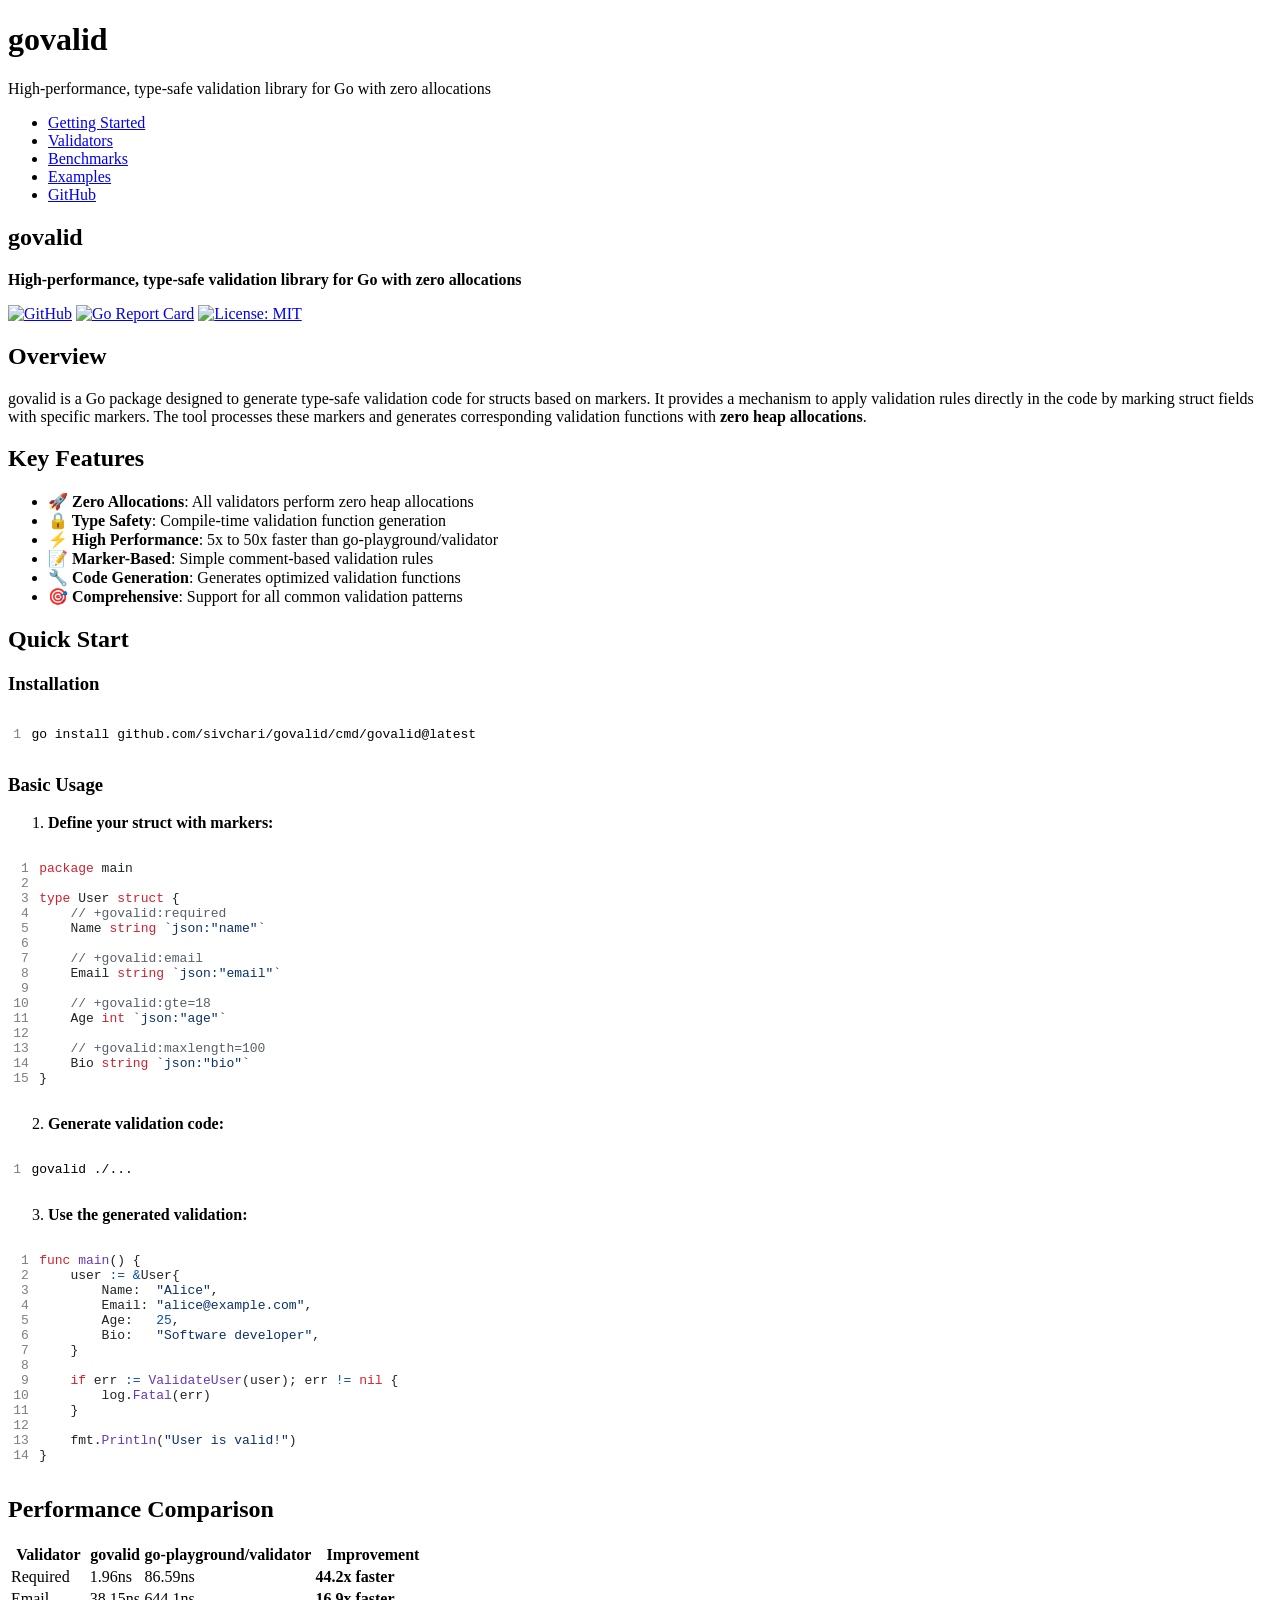
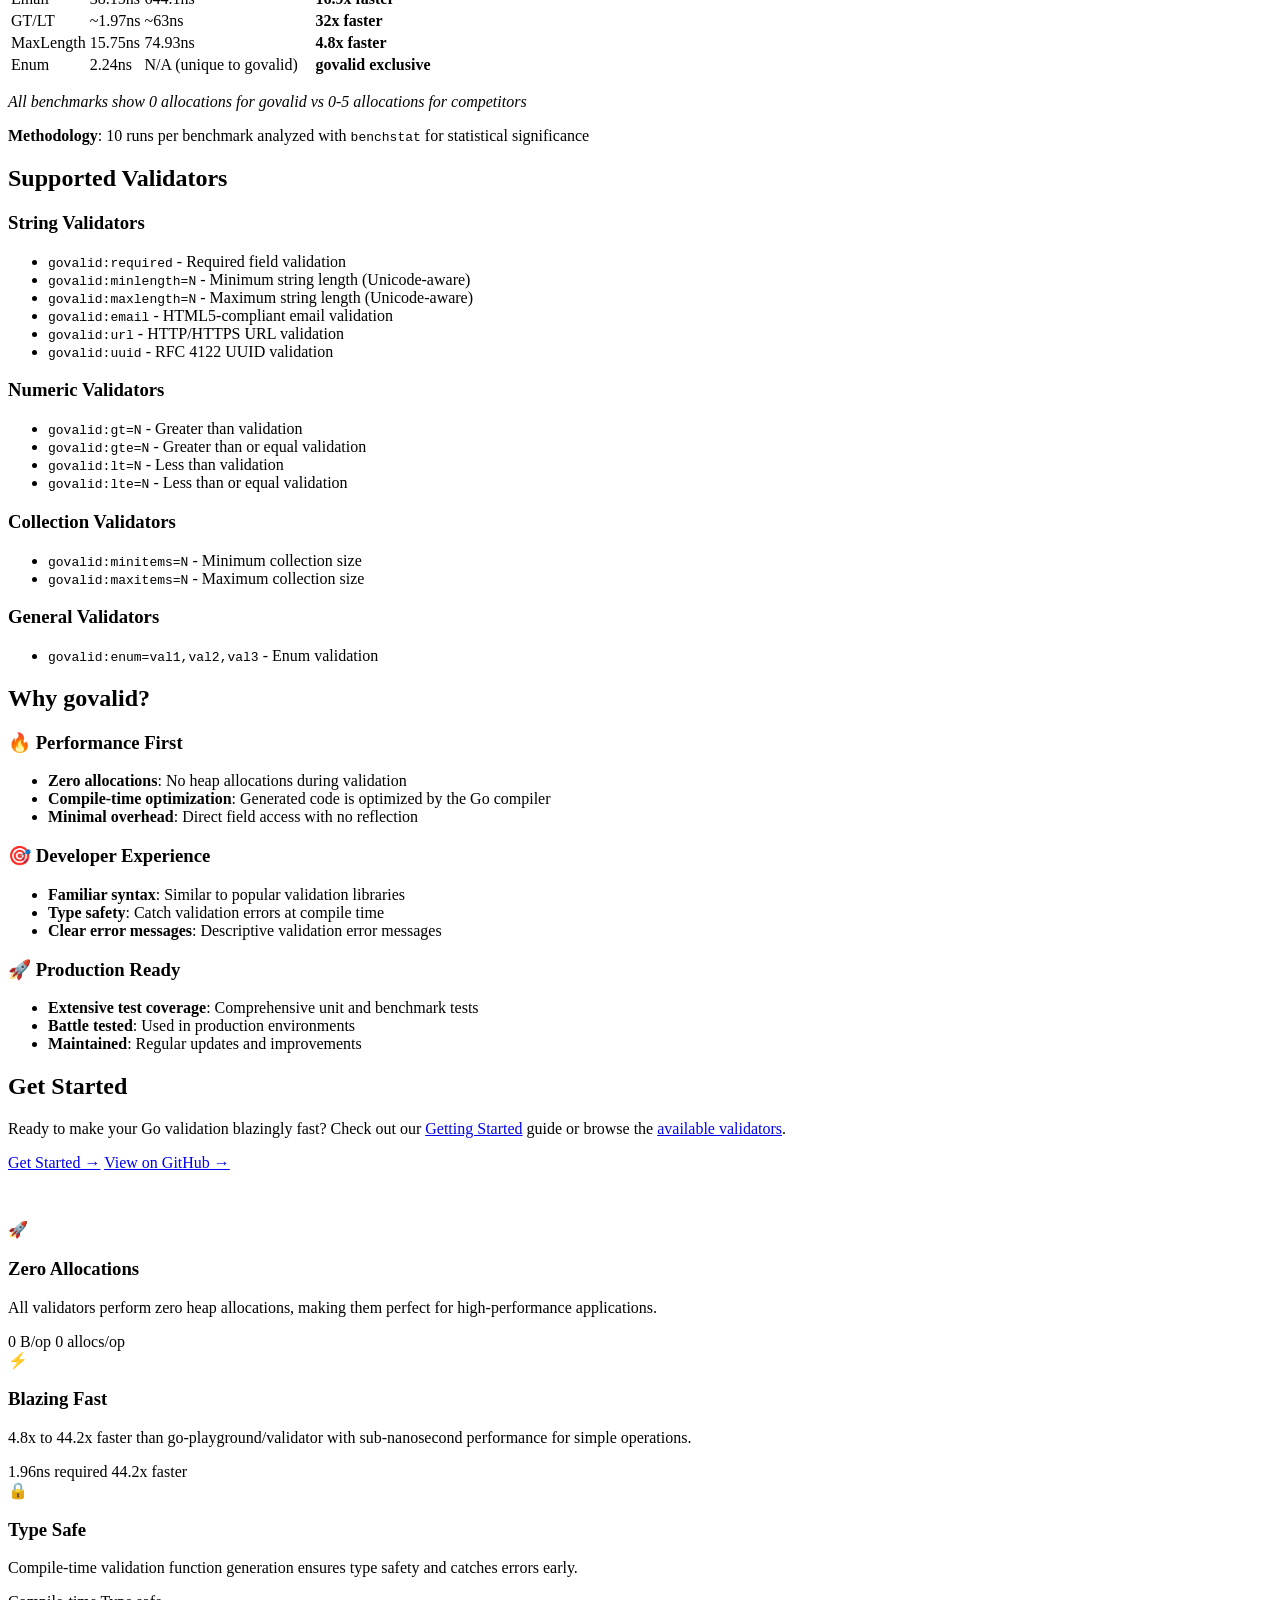
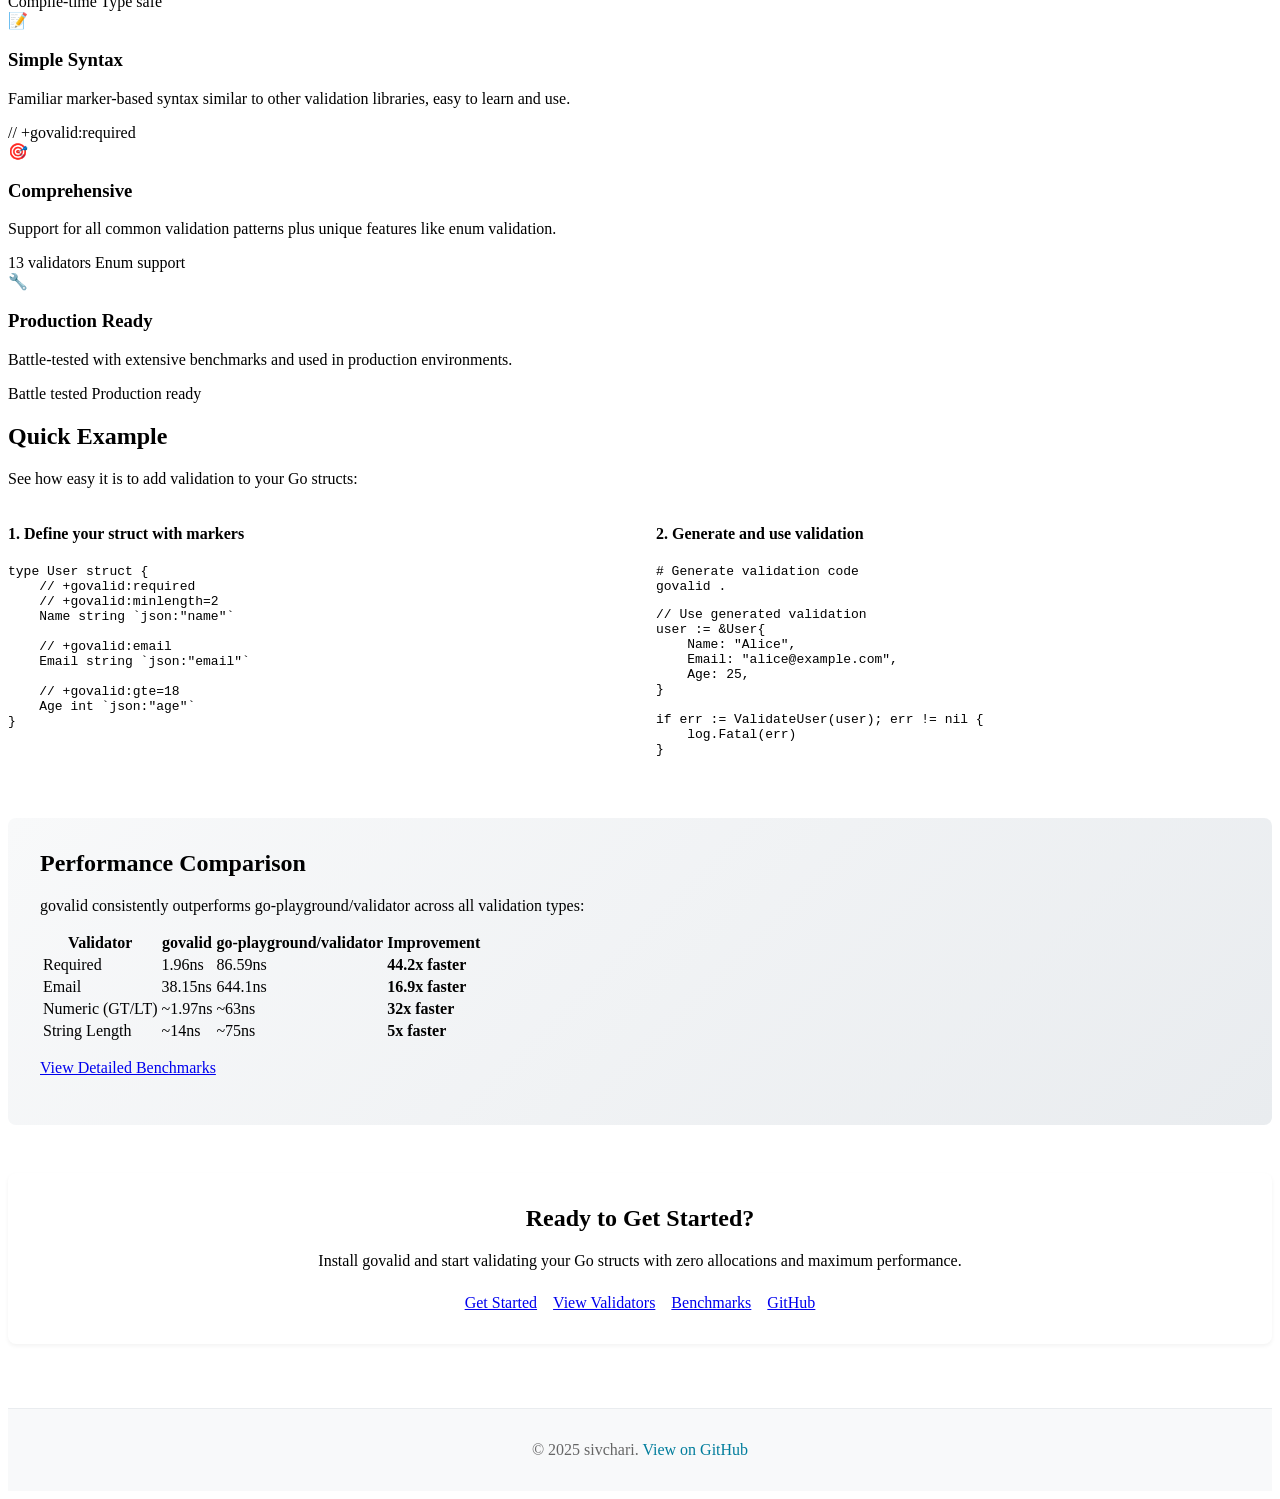
==== docs/public/index.html @ 87d85fad "add govalid pages Signed-off-by: sivchari <shibuuuu5@gmail.com>" ====
<!DOCTYPE html>
<html lang="en-us">
<head>
	<meta name="generator" content="Hugo 0.148.0"><script src="/livereload.js?mindelay=10&amp;v=2&amp;port=1313&amp;path=livereload" data-no-instant defer></script>
    <meta charset="UTF-8">
    <meta name="viewport" content="width=device-width, initial-scale=1.0">
    <title>govalid - High-performance, type-safe validation library for Go with zero allocations</title>
    <meta name="description" content="High-performance, type-safe validation library for Go with zero allocations">
    
    
    <meta property="og:title" content="govalid">
    <meta property="og:description" content="High-performance, type-safe validation library for Go with zero allocations">
    <meta property="og:type" content="website">
    <meta property="og:url" content="//localhost:1313/">
    
    
    <meta name="twitter:card" content="summary_large_image">
    <meta name="twitter:title" content="govalid">
    <meta name="twitter:description" content="High-performance, type-safe validation library for Go with zero allocations">
    
    
    <link href="https://fonts.googleapis.com/css2?family=Work+Sans:wght@300;400;500;600;700&display=swap" rel="stylesheet">
    
    
    <link rel="stylesheet" href="/css/custom.css">
    <link rel="stylesheet" href="/css/style.css">
    
    
    <link rel="icon" type="image/x-icon" href="/favicon.ico">
    
    
    <link rel="stylesheet" href="https://cdnjs.cloudflare.com/ajax/libs/highlight.js/11.8.0/styles/github.min.css">
    
    
</head>
<body>
    <header class="header">
        <div class="container">
            
            <h1>govalid</h1>
            <p>High-performance, type-safe validation library for Go with zero allocations</p>
            
        </div>
    </header>
    
    <nav class="nav">
        <div class="container">
            <ul>
                
                <li><a href="/getting-started/">Getting Started</a></li>
                
                <li><a href="/validators/">Validators</a></li>
                
                <li><a href="/benchmarks/">Benchmarks</a></li>
                
                <li><a href="/examples/">Examples</a></li>
                
                <li><a href="https://github.com/sivchari/govalid">GitHub</a></li>
                
            </ul>
        </div>
    </nav>
    
    <main class="container">
        
<article>
    <div class="content">
        <h1 id="govalid">govalid</h1>
<p><strong>High-performance, type-safe validation library for Go with zero allocations</strong></p>
<p><a href="https://github.com/sivchari/govalid"><img src="https://img.shields.io/badge/GitHub-sivchari/govalid-blue?logo=github" alt="GitHub"></a>
<a href="https://goreportcard.com/report/github.com/sivchari/govalid"><img src="https://goreportcard.com/badge/github.com/sivchari/govalid" alt="Go Report Card"></a>
<a href="https://opensource.org/licenses/MIT"><img src="https://img.shields.io/badge/License-MIT-yellow.svg" alt="License: MIT"></a></p>
<h2 id="overview">Overview</h2>
<p>govalid is a Go package designed to generate type-safe validation code for structs based on markers. It provides a mechanism to apply validation rules directly in the code by marking struct fields with specific markers. The tool processes these markers and generates corresponding validation functions with <strong>zero heap allocations</strong>.</p>
<h2 id="key-features">Key Features</h2>
<ul>
<li><strong>🚀 Zero Allocations</strong>: All validators perform zero heap allocations</li>
<li><strong>🔒 Type Safety</strong>: Compile-time validation function generation</li>
<li><strong>⚡ High Performance</strong>: 5x to 50x faster than go-playground/validator</li>
<li><strong>📝 Marker-Based</strong>: Simple comment-based validation rules</li>
<li><strong>🔧 Code Generation</strong>: Generates optimized validation functions</li>
<li><strong>🎯 Comprehensive</strong>: Support for all common validation patterns</li>
</ul>
<h2 id="quick-start">Quick Start</h2>
<h3 id="installation">Installation</h3>
<div class="highlight"><div style="background-color:#fff;-moz-tab-size:4;-o-tab-size:4;tab-size:4;">
<table style="border-spacing:0;padding:0;margin:0;border:0;"><tr><td style="vertical-align:top;padding:0;margin:0;border:0;">
<pre tabindex="0" style="background-color:#fff;-moz-tab-size:4;-o-tab-size:4;tab-size:4;"><code><span style="white-space:pre;-webkit-user-select:none;user-select:none;margin-right:0.4em;padding:0 0.4em 0 0.4em;color:#7f7f7f">1
</span></code></pre></td>
<td style="vertical-align:top;padding:0;margin:0;border:0;;width:100%">
<pre tabindex="0" style="background-color:#fff;-moz-tab-size:4;-o-tab-size:4;tab-size:4;"><code class="language-bash" data-lang="bash"><span style="display:flex;"><span>go install github.com/sivchari/govalid/cmd/govalid@latest
</span></span></code></pre></td></tr></table>
</div>
</div><h3 id="basic-usage">Basic Usage</h3>
<ol>
<li><strong>Define your struct with markers:</strong></li>
</ol>
<div class="highlight"><div style="background-color:#fff;-moz-tab-size:4;-o-tab-size:4;tab-size:4;">
<table style="border-spacing:0;padding:0;margin:0;border:0;"><tr><td style="vertical-align:top;padding:0;margin:0;border:0;">
<pre tabindex="0" style="background-color:#fff;-moz-tab-size:4;-o-tab-size:4;tab-size:4;"><code><span style="white-space:pre;-webkit-user-select:none;user-select:none;margin-right:0.4em;padding:0 0.4em 0 0.4em;color:#7f7f7f"> 1
</span><span style="white-space:pre;-webkit-user-select:none;user-select:none;margin-right:0.4em;padding:0 0.4em 0 0.4em;color:#7f7f7f"> 2
</span><span style="white-space:pre;-webkit-user-select:none;user-select:none;margin-right:0.4em;padding:0 0.4em 0 0.4em;color:#7f7f7f"> 3
</span><span style="white-space:pre;-webkit-user-select:none;user-select:none;margin-right:0.4em;padding:0 0.4em 0 0.4em;color:#7f7f7f"> 4
</span><span style="white-space:pre;-webkit-user-select:none;user-select:none;margin-right:0.4em;padding:0 0.4em 0 0.4em;color:#7f7f7f"> 5
</span><span style="white-space:pre;-webkit-user-select:none;user-select:none;margin-right:0.4em;padding:0 0.4em 0 0.4em;color:#7f7f7f"> 6
</span><span style="white-space:pre;-webkit-user-select:none;user-select:none;margin-right:0.4em;padding:0 0.4em 0 0.4em;color:#7f7f7f"> 7
</span><span style="white-space:pre;-webkit-user-select:none;user-select:none;margin-right:0.4em;padding:0 0.4em 0 0.4em;color:#7f7f7f"> 8
</span><span style="white-space:pre;-webkit-user-select:none;user-select:none;margin-right:0.4em;padding:0 0.4em 0 0.4em;color:#7f7f7f"> 9
</span><span style="white-space:pre;-webkit-user-select:none;user-select:none;margin-right:0.4em;padding:0 0.4em 0 0.4em;color:#7f7f7f">10
</span><span style="white-space:pre;-webkit-user-select:none;user-select:none;margin-right:0.4em;padding:0 0.4em 0 0.4em;color:#7f7f7f">11
</span><span style="white-space:pre;-webkit-user-select:none;user-select:none;margin-right:0.4em;padding:0 0.4em 0 0.4em;color:#7f7f7f">12
</span><span style="white-space:pre;-webkit-user-select:none;user-select:none;margin-right:0.4em;padding:0 0.4em 0 0.4em;color:#7f7f7f">13
</span><span style="white-space:pre;-webkit-user-select:none;user-select:none;margin-right:0.4em;padding:0 0.4em 0 0.4em;color:#7f7f7f">14
</span><span style="white-space:pre;-webkit-user-select:none;user-select:none;margin-right:0.4em;padding:0 0.4em 0 0.4em;color:#7f7f7f">15
</span></code></pre></td>
<td style="vertical-align:top;padding:0;margin:0;border:0;;width:100%">
<pre tabindex="0" style="background-color:#fff;-moz-tab-size:4;-o-tab-size:4;tab-size:4;"><code class="language-go" data-lang="go"><span style="display:flex;"><span><span style="color:#cf222e">package</span> <span style="color:#1f2328">main</span>
</span></span><span style="display:flex;"><span>
</span></span><span style="display:flex;"><span><span style="color:#cf222e">type</span> <span style="color:#1f2328">User</span> <span style="color:#cf222e">struct</span> <span style="color:#1f2328">{</span>
</span></span><span style="display:flex;"><span>    <span style="color:#57606a">// +govalid:required</span>
</span></span><span style="display:flex;"><span>    <span style="color:#1f2328">Name</span> <span style="color:#cf222e">string</span> <span style="color:#0a3069">`json:&#34;name&#34;`</span>
</span></span><span style="display:flex;"><span>    
</span></span><span style="display:flex;"><span>    <span style="color:#57606a">// +govalid:email</span>
</span></span><span style="display:flex;"><span>    <span style="color:#1f2328">Email</span> <span style="color:#cf222e">string</span> <span style="color:#0a3069">`json:&#34;email&#34;`</span>
</span></span><span style="display:flex;"><span>    
</span></span><span style="display:flex;"><span>    <span style="color:#57606a">// +govalid:gte=18</span>
</span></span><span style="display:flex;"><span>    <span style="color:#1f2328">Age</span> <span style="color:#cf222e">int</span> <span style="color:#0a3069">`json:&#34;age&#34;`</span>
</span></span><span style="display:flex;"><span>    
</span></span><span style="display:flex;"><span>    <span style="color:#57606a">// +govalid:maxlength=100</span>
</span></span><span style="display:flex;"><span>    <span style="color:#1f2328">Bio</span> <span style="color:#cf222e">string</span> <span style="color:#0a3069">`json:&#34;bio&#34;`</span>
</span></span><span style="display:flex;"><span><span style="color:#1f2328">}</span>
</span></span></code></pre></td></tr></table>
</div>
</div><ol start="2">
<li><strong>Generate validation code:</strong></li>
</ol>
<div class="highlight"><div style="background-color:#fff;-moz-tab-size:4;-o-tab-size:4;tab-size:4;">
<table style="border-spacing:0;padding:0;margin:0;border:0;"><tr><td style="vertical-align:top;padding:0;margin:0;border:0;">
<pre tabindex="0" style="background-color:#fff;-moz-tab-size:4;-o-tab-size:4;tab-size:4;"><code><span style="white-space:pre;-webkit-user-select:none;user-select:none;margin-right:0.4em;padding:0 0.4em 0 0.4em;color:#7f7f7f">1
</span></code></pre></td>
<td style="vertical-align:top;padding:0;margin:0;border:0;;width:100%">
<pre tabindex="0" style="background-color:#fff;-moz-tab-size:4;-o-tab-size:4;tab-size:4;"><code class="language-bash" data-lang="bash"><span style="display:flex;"><span>govalid ./...
</span></span></code></pre></td></tr></table>
</div>
</div><ol start="3">
<li><strong>Use the generated validation:</strong></li>
</ol>
<div class="highlight"><div style="background-color:#fff;-moz-tab-size:4;-o-tab-size:4;tab-size:4;">
<table style="border-spacing:0;padding:0;margin:0;border:0;"><tr><td style="vertical-align:top;padding:0;margin:0;border:0;">
<pre tabindex="0" style="background-color:#fff;-moz-tab-size:4;-o-tab-size:4;tab-size:4;"><code><span style="white-space:pre;-webkit-user-select:none;user-select:none;margin-right:0.4em;padding:0 0.4em 0 0.4em;color:#7f7f7f"> 1
</span><span style="white-space:pre;-webkit-user-select:none;user-select:none;margin-right:0.4em;padding:0 0.4em 0 0.4em;color:#7f7f7f"> 2
</span><span style="white-space:pre;-webkit-user-select:none;user-select:none;margin-right:0.4em;padding:0 0.4em 0 0.4em;color:#7f7f7f"> 3
</span><span style="white-space:pre;-webkit-user-select:none;user-select:none;margin-right:0.4em;padding:0 0.4em 0 0.4em;color:#7f7f7f"> 4
</span><span style="white-space:pre;-webkit-user-select:none;user-select:none;margin-right:0.4em;padding:0 0.4em 0 0.4em;color:#7f7f7f"> 5
</span><span style="white-space:pre;-webkit-user-select:none;user-select:none;margin-right:0.4em;padding:0 0.4em 0 0.4em;color:#7f7f7f"> 6
</span><span style="white-space:pre;-webkit-user-select:none;user-select:none;margin-right:0.4em;padding:0 0.4em 0 0.4em;color:#7f7f7f"> 7
</span><span style="white-space:pre;-webkit-user-select:none;user-select:none;margin-right:0.4em;padding:0 0.4em 0 0.4em;color:#7f7f7f"> 8
</span><span style="white-space:pre;-webkit-user-select:none;user-select:none;margin-right:0.4em;padding:0 0.4em 0 0.4em;color:#7f7f7f"> 9
</span><span style="white-space:pre;-webkit-user-select:none;user-select:none;margin-right:0.4em;padding:0 0.4em 0 0.4em;color:#7f7f7f">10
</span><span style="white-space:pre;-webkit-user-select:none;user-select:none;margin-right:0.4em;padding:0 0.4em 0 0.4em;color:#7f7f7f">11
</span><span style="white-space:pre;-webkit-user-select:none;user-select:none;margin-right:0.4em;padding:0 0.4em 0 0.4em;color:#7f7f7f">12
</span><span style="white-space:pre;-webkit-user-select:none;user-select:none;margin-right:0.4em;padding:0 0.4em 0 0.4em;color:#7f7f7f">13
</span><span style="white-space:pre;-webkit-user-select:none;user-select:none;margin-right:0.4em;padding:0 0.4em 0 0.4em;color:#7f7f7f">14
</span></code></pre></td>
<td style="vertical-align:top;padding:0;margin:0;border:0;;width:100%">
<pre tabindex="0" style="background-color:#fff;-moz-tab-size:4;-o-tab-size:4;tab-size:4;"><code class="language-go" data-lang="go"><span style="display:flex;"><span><span style="color:#cf222e">func</span> <span style="color:#6639ba">main</span><span style="color:#1f2328">()</span> <span style="color:#1f2328">{</span>
</span></span><span style="display:flex;"><span>    <span style="color:#1f2328">user</span> <span style="color:#0550ae">:=</span> <span style="color:#0550ae">&amp;</span><span style="color:#1f2328">User</span><span style="color:#1f2328">{</span>
</span></span><span style="display:flex;"><span>        <span style="color:#1f2328">Name</span><span style="color:#1f2328">:</span>  <span style="color:#0a3069">&#34;Alice&#34;</span><span style="color:#1f2328">,</span>
</span></span><span style="display:flex;"><span>        <span style="color:#1f2328">Email</span><span style="color:#1f2328">:</span> <span style="color:#0a3069">&#34;alice@example.com&#34;</span><span style="color:#1f2328">,</span>
</span></span><span style="display:flex;"><span>        <span style="color:#1f2328">Age</span><span style="color:#1f2328">:</span>   <span style="color:#0550ae">25</span><span style="color:#1f2328">,</span>
</span></span><span style="display:flex;"><span>        <span style="color:#1f2328">Bio</span><span style="color:#1f2328">:</span>   <span style="color:#0a3069">&#34;Software developer&#34;</span><span style="color:#1f2328">,</span>
</span></span><span style="display:flex;"><span>    <span style="color:#1f2328">}</span>
</span></span><span style="display:flex;"><span>    
</span></span><span style="display:flex;"><span>    <span style="color:#cf222e">if</span> <span style="color:#1f2328">err</span> <span style="color:#0550ae">:=</span> <span style="color:#6639ba">ValidateUser</span><span style="color:#1f2328">(</span><span style="color:#1f2328">user</span><span style="color:#1f2328">);</span> <span style="color:#1f2328">err</span> <span style="color:#0550ae">!=</span> <span style="color:#cf222e">nil</span> <span style="color:#1f2328">{</span>
</span></span><span style="display:flex;"><span>        <span style="color:#1f2328">log</span><span style="color:#1f2328">.</span><span style="color:#6639ba">Fatal</span><span style="color:#1f2328">(</span><span style="color:#1f2328">err</span><span style="color:#1f2328">)</span>
</span></span><span style="display:flex;"><span>    <span style="color:#1f2328">}</span>
</span></span><span style="display:flex;"><span>    
</span></span><span style="display:flex;"><span>    <span style="color:#1f2328">fmt</span><span style="color:#1f2328">.</span><span style="color:#6639ba">Println</span><span style="color:#1f2328">(</span><span style="color:#0a3069">&#34;User is valid!&#34;</span><span style="color:#1f2328">)</span>
</span></span><span style="display:flex;"><span><span style="color:#1f2328">}</span>
</span></span></code></pre></td></tr></table>
</div>
</div><h2 id="performance-comparison">Performance Comparison</h2>
<table>
  <thead>
      <tr>
          <th>Validator</th>
          <th>govalid</th>
          <th>go-playground/validator</th>
          <th>Improvement</th>
      </tr>
  </thead>
  <tbody>
      <tr>
          <td>Required</td>
          <td>1.96ns</td>
          <td>86.59ns</td>
          <td><strong>44.2x faster</strong></td>
      </tr>
      <tr>
          <td>Email</td>
          <td>38.15ns</td>
          <td>644.1ns</td>
          <td><strong>16.9x faster</strong></td>
      </tr>
      <tr>
          <td>GT/LT</td>
          <td>~1.97ns</td>
          <td>~63ns</td>
          <td><strong>32x faster</strong></td>
      </tr>
      <tr>
          <td>MaxLength</td>
          <td>15.75ns</td>
          <td>74.93ns</td>
          <td><strong>4.8x faster</strong></td>
      </tr>
      <tr>
          <td>Enum</td>
          <td>2.24ns</td>
          <td>N/A (unique to govalid)</td>
          <td><strong>govalid exclusive</strong></td>
      </tr>
  </tbody>
</table>
<p><em>All benchmarks show 0 allocations for govalid vs 0-5 allocations for competitors</em></p>
<p><strong>Methodology</strong>: 10 runs per benchmark analyzed with <code>benchstat</code> for statistical significance</p>
<h2 id="supported-validators">Supported Validators</h2>
<h3 id="string-validators">String Validators</h3>
<ul>
<li><code>govalid:required</code> - Required field validation</li>
<li><code>govalid:minlength=N</code> - Minimum string length (Unicode-aware)</li>
<li><code>govalid:maxlength=N</code> - Maximum string length (Unicode-aware)</li>
<li><code>govalid:email</code> - HTML5-compliant email validation</li>
<li><code>govalid:url</code> - HTTP/HTTPS URL validation</li>
<li><code>govalid:uuid</code> - RFC 4122 UUID validation</li>
</ul>
<h3 id="numeric-validators">Numeric Validators</h3>
<ul>
<li><code>govalid:gt=N</code> - Greater than validation</li>
<li><code>govalid:gte=N</code> - Greater than or equal validation</li>
<li><code>govalid:lt=N</code> - Less than validation</li>
<li><code>govalid:lte=N</code> - Less than or equal validation</li>
</ul>
<h3 id="collection-validators">Collection Validators</h3>
<ul>
<li><code>govalid:minitems=N</code> - Minimum collection size</li>
<li><code>govalid:maxitems=N</code> - Maximum collection size</li>
</ul>
<h3 id="general-validators">General Validators</h3>
<ul>
<li><code>govalid:enum=val1,val2,val3</code> - Enum validation</li>
</ul>
<h2 id="why-govalid">Why govalid?</h2>
<h3 id="-performance-first">🔥 Performance First</h3>
<ul>
<li><strong>Zero allocations</strong>: No heap allocations during validation</li>
<li><strong>Compile-time optimization</strong>: Generated code is optimized by the Go compiler</li>
<li><strong>Minimal overhead</strong>: Direct field access with no reflection</li>
</ul>
<h3 id="-developer-experience">🎯 Developer Experience</h3>
<ul>
<li><strong>Familiar syntax</strong>: Similar to popular validation libraries</li>
<li><strong>Type safety</strong>: Catch validation errors at compile time</li>
<li><strong>Clear error messages</strong>: Descriptive validation error messages</li>
</ul>
<h3 id="-production-ready">🚀 Production Ready</h3>
<ul>
<li><strong>Extensive test coverage</strong>: Comprehensive unit and benchmark tests</li>
<li><strong>Battle tested</strong>: Used in production environments</li>
<li><strong>Maintained</strong>: Regular updates and improvements</li>
</ul>
<h2 id="get-started">Get Started</h2>
<p>Ready to make your Go validation blazingly fast? Check out our <a href="/getting-started/">Getting Started</a> guide or browse the <a href="/validators/">available validators</a>.</p>
<p><a href="/getting-started/">Get Started →</a> <a href="https://github.com/sivchari/govalid">View on GitHub →</a></p>

    </div>
    
    
    <section style="margin-top: 3rem;">
        <div class="feature-grid">
            <div class="feature-card">
                <div class="icon">🚀</div>
                <h3>Zero Allocations</h3>
                <p>All validators perform zero heap allocations, making them perfect for high-performance applications.</p>
                <div style="margin-top: 1rem;">
                    <span class="performance-badge">0 B/op</span>
                    <span class="performance-badge">0 allocs/op</span>
                </div>
            </div>
            
            <div class="feature-card">
                <div class="icon">⚡</div>
                <h3>Blazing Fast</h3>
                <p>4.8x to 44.2x faster than go-playground/validator with sub-nanosecond performance for simple operations.</p>
                <div style="margin-top: 1rem;">
                    <span class="performance-badge">1.96ns required</span>
                    <span class="performance-badge">44.2x faster</span>
                </div>
            </div>
            
            <div class="feature-card">
                <div class="icon">🔒</div>
                <h3>Type Safe</h3>
                <p>Compile-time validation function generation ensures type safety and catches errors early.</p>
                <div style="margin-top: 1rem;">
                    <span class="performance-badge">Compile-time</span>
                    <span class="performance-badge">Type safe</span>
                </div>
            </div>
            
            <div class="feature-card">
                <div class="icon">📝</div>
                <h3>Simple Syntax</h3>
                <p>Familiar marker-based syntax similar to other validation libraries, easy to learn and use.</p>
                <div style="margin-top: 1rem;">
                    <span class="performance-badge">// +govalid:required</span>
                </div>
            </div>
            
            <div class="feature-card">
                <div class="icon">🎯</div>
                <h3>Comprehensive</h3>
                <p>Support for all common validation patterns plus unique features like enum validation.</p>
                <div style="margin-top: 1rem;">
                    <span class="performance-badge">13 validators</span>
                    <span class="performance-badge">Enum support</span>
                </div>
            </div>
            
            <div class="feature-card">
                <div class="icon">🔧</div>
                <h3>Production Ready</h3>
                <p>Battle-tested with extensive benchmarks and used in production environments.</p>
                <div style="margin-top: 1rem;">
                    <span class="performance-badge">Battle tested</span>
                    <span class="performance-badge">Production ready</span>
                </div>
            </div>
        </div>
    </section>
    
    
    <section class="quick-start">
        <h2>Quick Example</h2>
        <p>See how easy it is to add validation to your Go structs:</p>
        
        <div style="display: grid; grid-template-columns: 1fr 1fr; gap: 2rem; margin-top: 1rem;">
            <div>
                <h4>1. Define your struct with markers</h4>
                <pre><code class="language-go">type User struct {
    // +govalid:required
    // +govalid:minlength=2
    Name string `json:"name"`
    
    // +govalid:email
    Email string `json:"email"`
    
    // +govalid:gte=18
    Age int `json:"age"`
}</code></pre>
            </div>
            
            <div>
                <h4>2. Generate and use validation</h4>
                <pre><code class="language-bash"># Generate validation code
govalid .</code></pre>
                
                <pre><code class="language-go">// Use generated validation
user := &User{
    Name: "Alice",
    Email: "alice@example.com",
    Age: 25,
}

if err := ValidateUser(user); err != nil {
    log.Fatal(err)
}
</code></pre>
            </div>
        </div>
    </section>
    
    
    <section style="margin-top: 3rem; background: linear-gradient(135deg, #f8f9fa 0%, #e9ecef 100%); padding: 2rem; border-radius: 0.5rem;">
        <h2 style="color: var(--primary-color); margin-top: 0;">Performance Comparison</h2>
        <p>govalid consistently outperforms go-playground/validator across all validation types:</p>
        
        <table style="margin-top: 1rem;">
            <thead>
                <tr>
                    <th>Validator</th>
                    <th>govalid</th>
                    <th>go-playground/validator</th>
                    <th>Improvement</th>
                </tr>
            </thead>
            <tbody>
                <tr>
                    <td>Required</td>
                    <td>1.96ns</td>
                    <td>86.59ns</td>
                    <td><strong>44.2x faster</strong></td>
                </tr>
                <tr>
                    <td>Email</td>
                    <td>38.15ns</td>
                    <td>644.1ns</td>
                    <td><strong>16.9x faster</strong></td>
                </tr>
                <tr>
                    <td>Numeric (GT/LT)</td>
                    <td>~1.97ns</td>
                    <td>~63ns</td>
                    <td><strong>32x faster</strong></td>
                </tr>
                <tr>
                    <td>String Length</td>
                    <td>~14ns</td>
                    <td>~75ns</td>
                    <td><strong>5x faster</strong></td>
                </tr>
            </tbody>
        </table>
        
        <p style="margin-top: 1rem;">
            <a href="/benchmarks/" class="btn">View Detailed Benchmarks</a>
        </p>
    </section>
    
    
    <section style="text-align: center; margin-top: 3rem; padding: 2rem; background: white; border-radius: 0.5rem; box-shadow: 0 2px 4px rgba(0,0,0,0.05);">
        <h2 style="color: var(--primary-color); margin-top: 0;">Ready to Get Started?</h2>
        <p>Install govalid and start validating your Go structs with zero allocations and maximum performance.</p>
        <div style="margin-top: 1.5rem; display: flex; gap: 1rem; justify-content: center; flex-wrap: wrap;">
            <a href="/getting-started/" class="btn">Get Started</a>
            <a href="/validators/" class="btn btn-secondary">View Validators</a>
            <a href="/benchmarks/" class="btn btn-secondary">Benchmarks</a>
            <a href="https://github.com/sivchari/govalid" class="btn btn-secondary">GitHub</a>
        </div>
    </section>
</article>

    </main>
    
    <footer style="background: #f8f9fa; padding: 2rem 0; margin-top: 4rem; border-top: 1px solid #e9ecef;">
        <div class="container">
            <p style="text-align: center; color: #666; margin: 0;">
                &copy; 2025 sivchari. 
                <a href="https://github.com/sivchari/govalid" style="color: #007d9c; text-decoration: none;">View on GitHub</a>
            </p>
        </div>
    </footer>
    
    
    <script src="https://cdnjs.cloudflare.com/ajax/libs/highlight.js/11.8.0/highlight.min.js"></script>
    <script>
        hljs.highlightAll();
        
        
        document.querySelectorAll('code.language-go').forEach((block) => {
            const html = block.innerHTML;
            
            const enhanced = html.replace(
                /(\/\/\s*\+govalid:[^<\n]+)/g,
                '<span class="govalid-marker">$1</span>'
            );
            block.innerHTML = enhanced;
        });
        
        
        document.querySelectorAll('pre code').forEach((block) => {
            const button = document.createElement('button');
            button.className = 'copy-button';
            button.textContent = 'Copy';
            button.style.cssText = `
                position: absolute;
                top: 0.5rem;
                right: 0.5rem;
                background: #00add8;
                color: white;
                border: none;
                padding: 0.25rem 0.5rem;
                border-radius: 0.25rem;
                font-size: 0.8rem;
                cursor: pointer;
                opacity: 0;
                transition: opacity 0.2s;
                font-weight: 500;
            `;
            
            block.parentNode.style.position = 'relative';
            block.parentNode.appendChild(button);
            
            block.parentNode.addEventListener('mouseenter', () => {
                button.style.opacity = '1';
            });
            
            block.parentNode.addEventListener('mouseleave', () => {
                button.style.opacity = '0';
            });
            
            button.addEventListener('click', () => {
                navigator.clipboard.writeText(block.textContent);
                button.textContent = 'Copied!';
                setTimeout(() => {
                    button.textContent = 'Copy';
                }, 2000);
            });
        });
    </script>
    
    
</body>
</html>
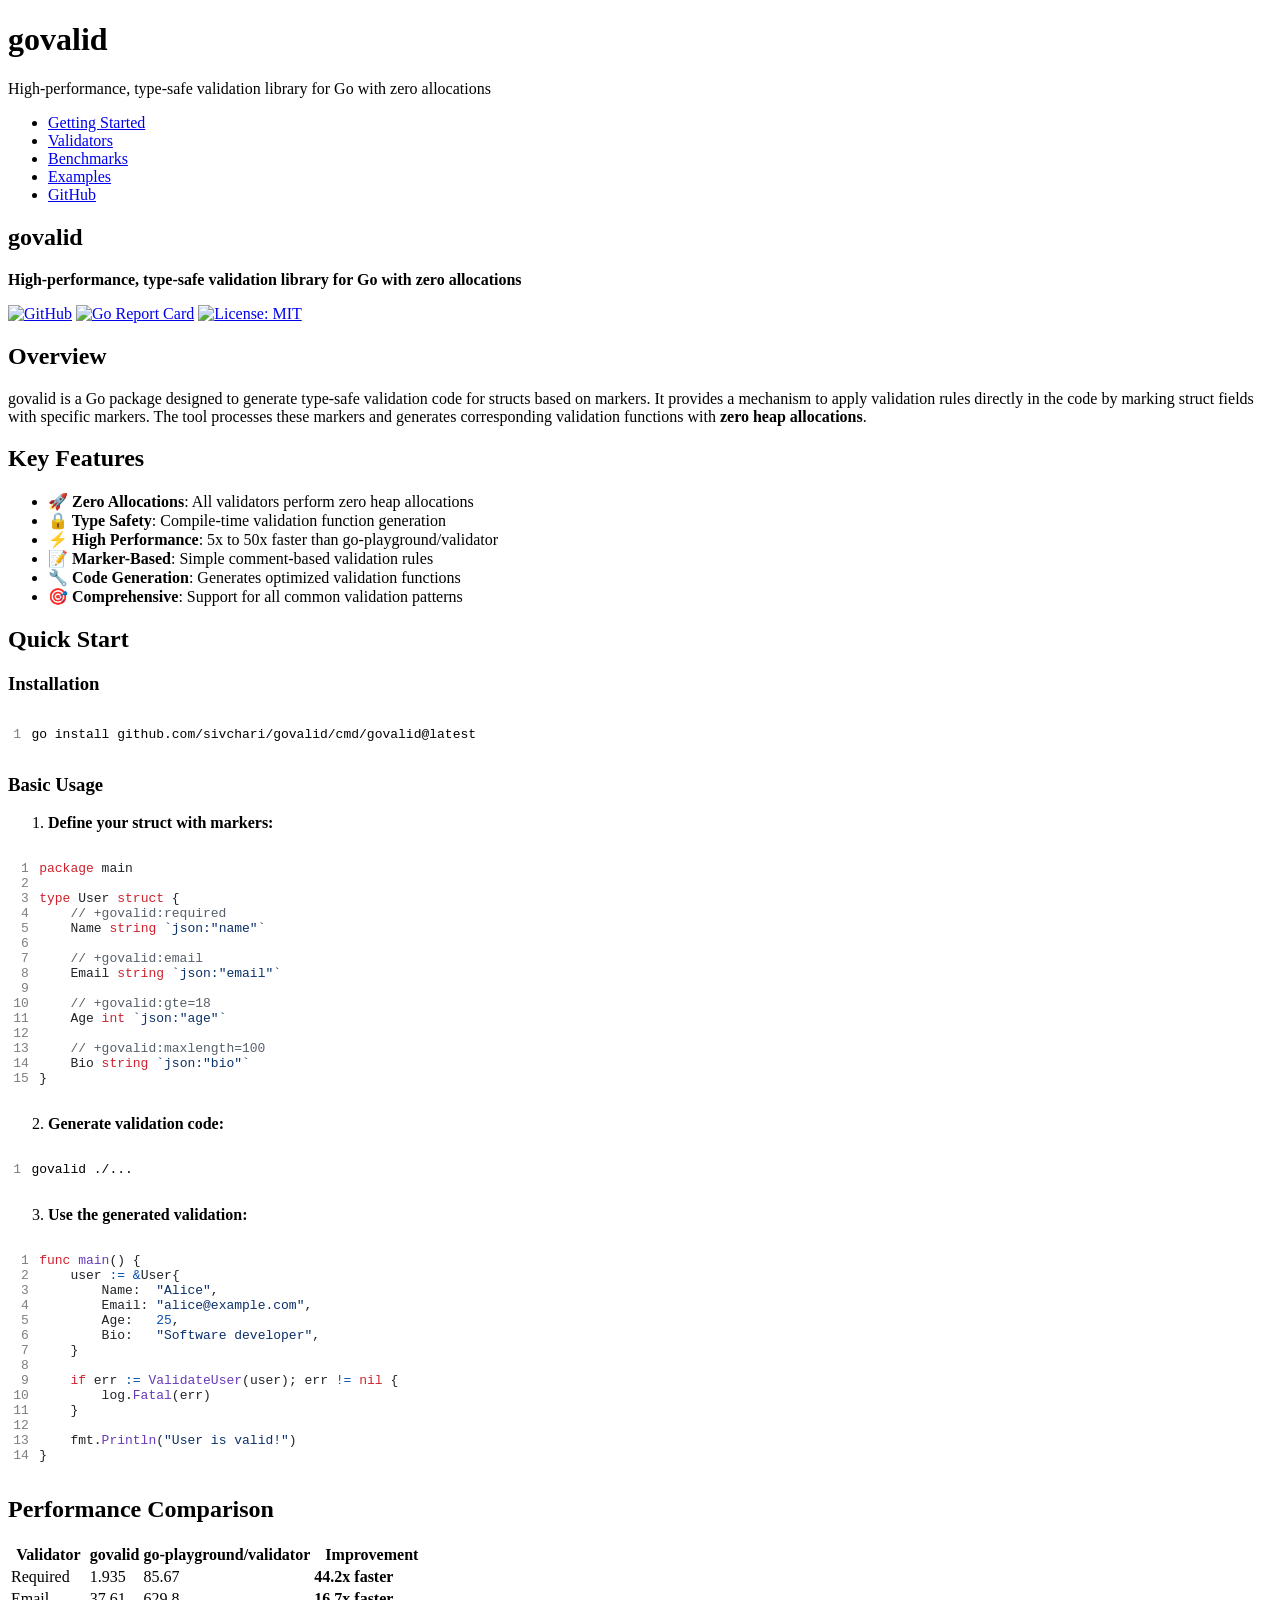
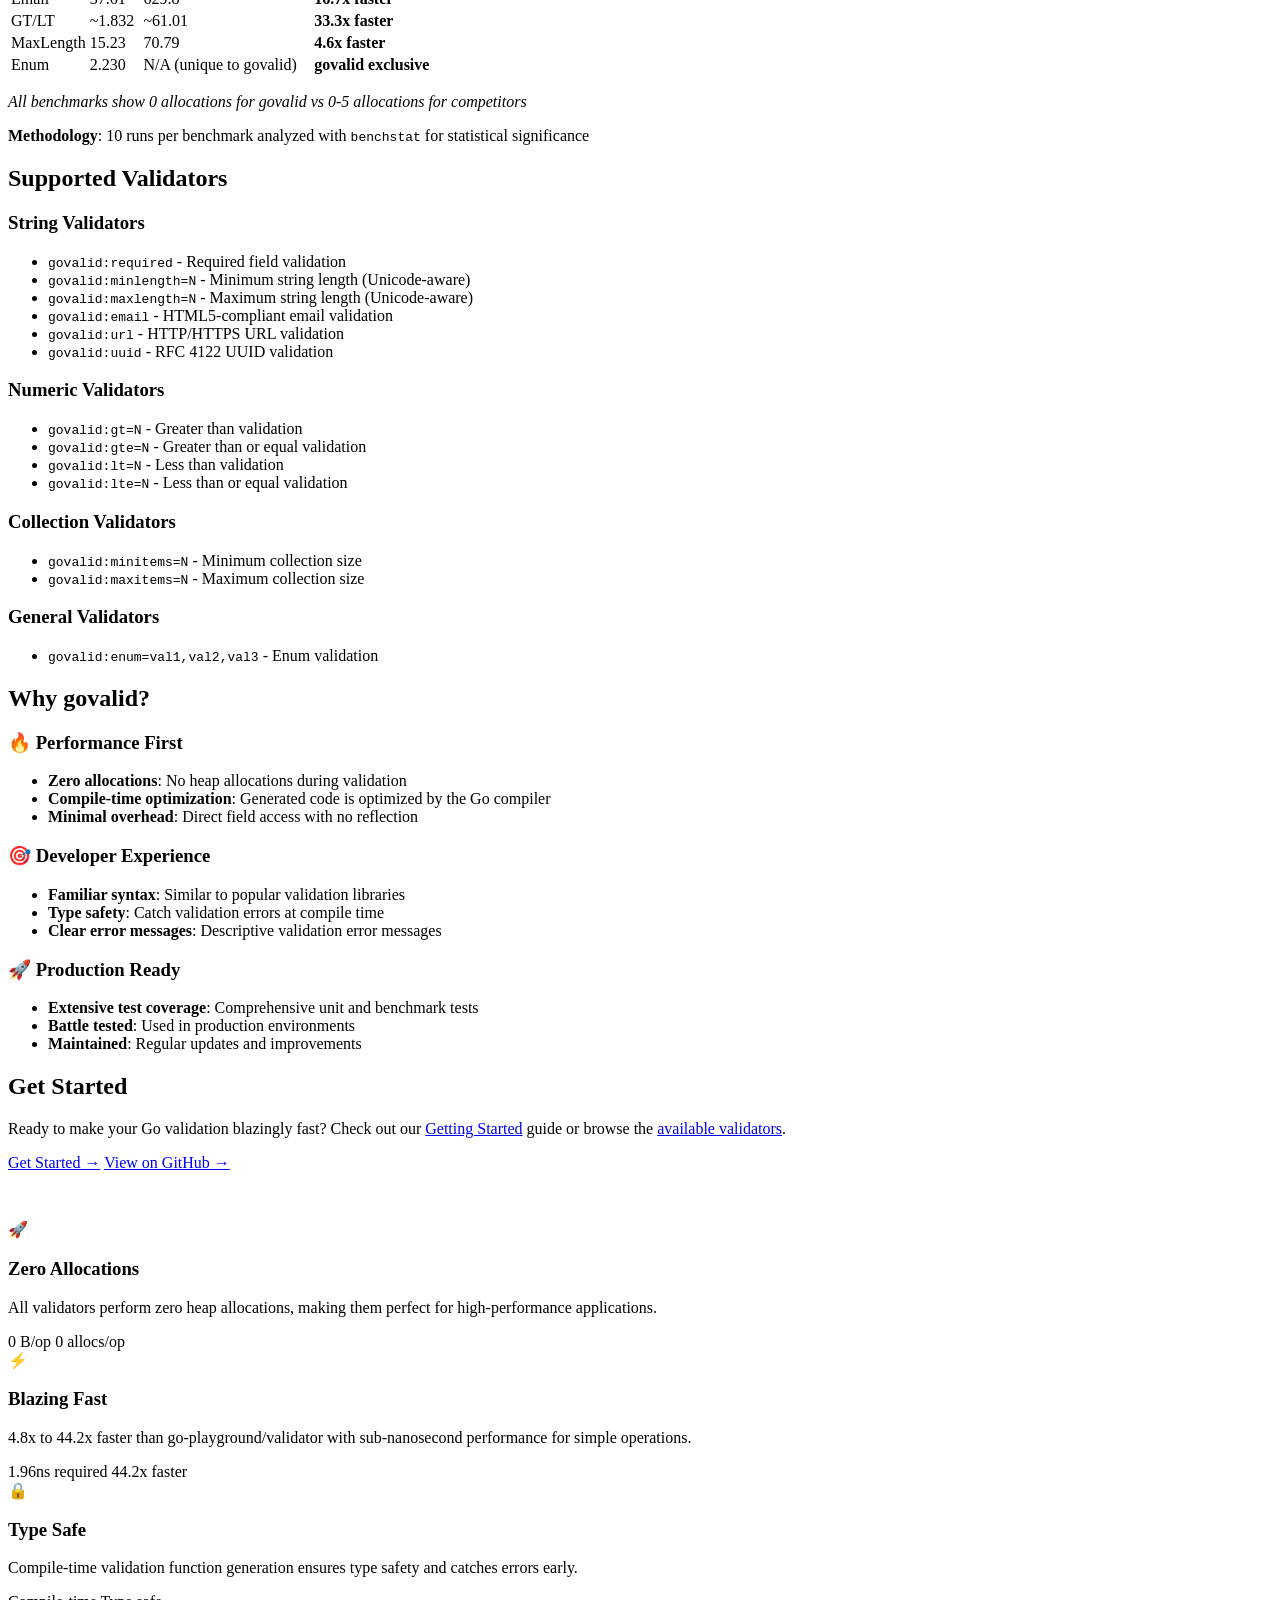
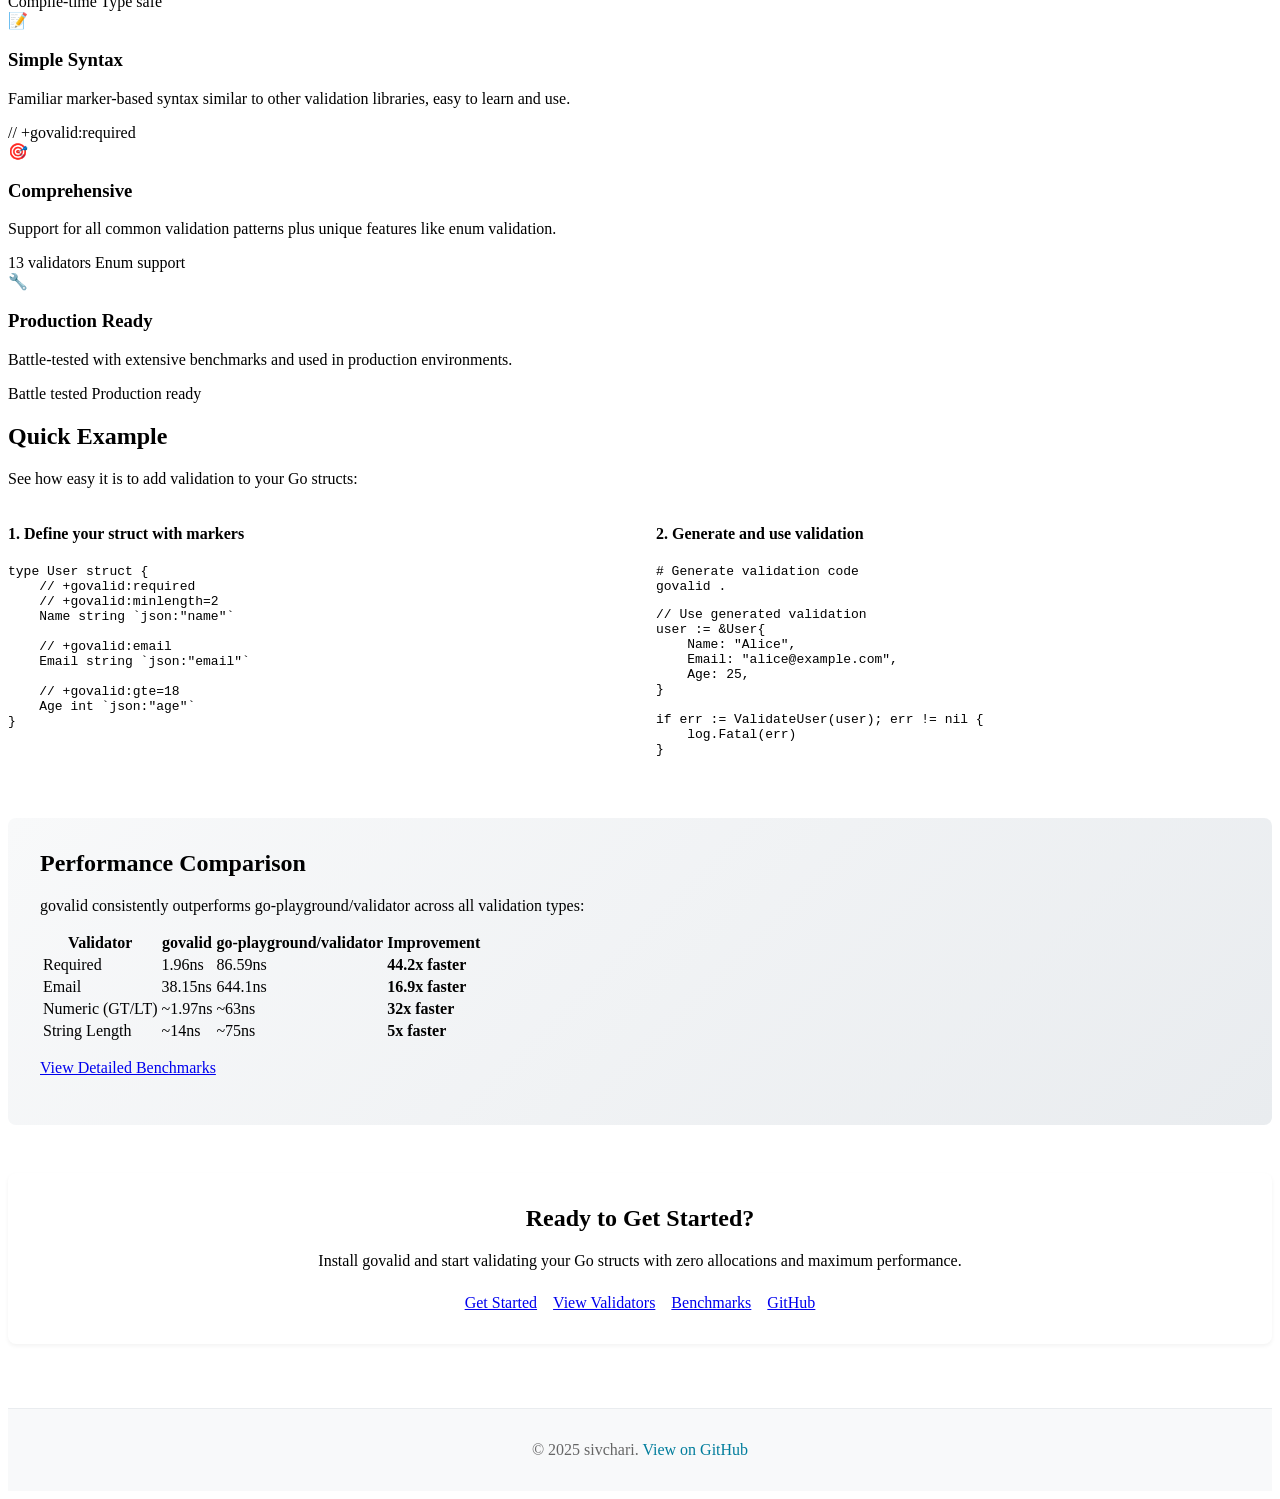
==== commit 09283d47: "update docs Signed-off-by: sivchari <shibuuuu5@gmail.com>" ====
--- a/docs/public/index.html
+++ b/docs/public/index.html
@@ -192,31 +192,31 @@
   <tbody>
       <tr>
           <td>Required</td>
-          <td>1.96ns</td>
-          <td>86.59ns</td>
+          <td>1.935</td>
+          <td>85.67</td>
           <td><strong>44.2x faster</strong></td>
       </tr>
       <tr>
           <td>Email</td>
-          <td>38.15ns</td>
-          <td>644.1ns</td>
-          <td><strong>16.9x faster</strong></td>
+          <td>37.61</td>
+          <td>629.8</td>
+          <td><strong>16.7x faster</strong></td>
       </tr>
       <tr>
           <td>GT/LT</td>
-          <td>~1.97ns</td>
-          <td>~63ns</td>
-          <td><strong>32x faster</strong></td>
+          <td>~1.832</td>
+          <td>~61.01</td>
+          <td><strong>33.3x faster</strong></td>
       </tr>
       <tr>
           <td>MaxLength</td>
-          <td>15.75ns</td>
-          <td>74.93ns</td>
-          <td><strong>4.8x faster</strong></td>
+          <td>15.23</td>
+          <td>70.79</td>
+          <td><strong>4.6x faster</strong></td>
       </tr>
       <tr>
           <td>Enum</td>
-          <td>2.24ns</td>
+          <td>2.230</td>
           <td>N/A (unique to govalid)</td>
           <td><strong>govalid exclusive</strong></td>
       </tr>
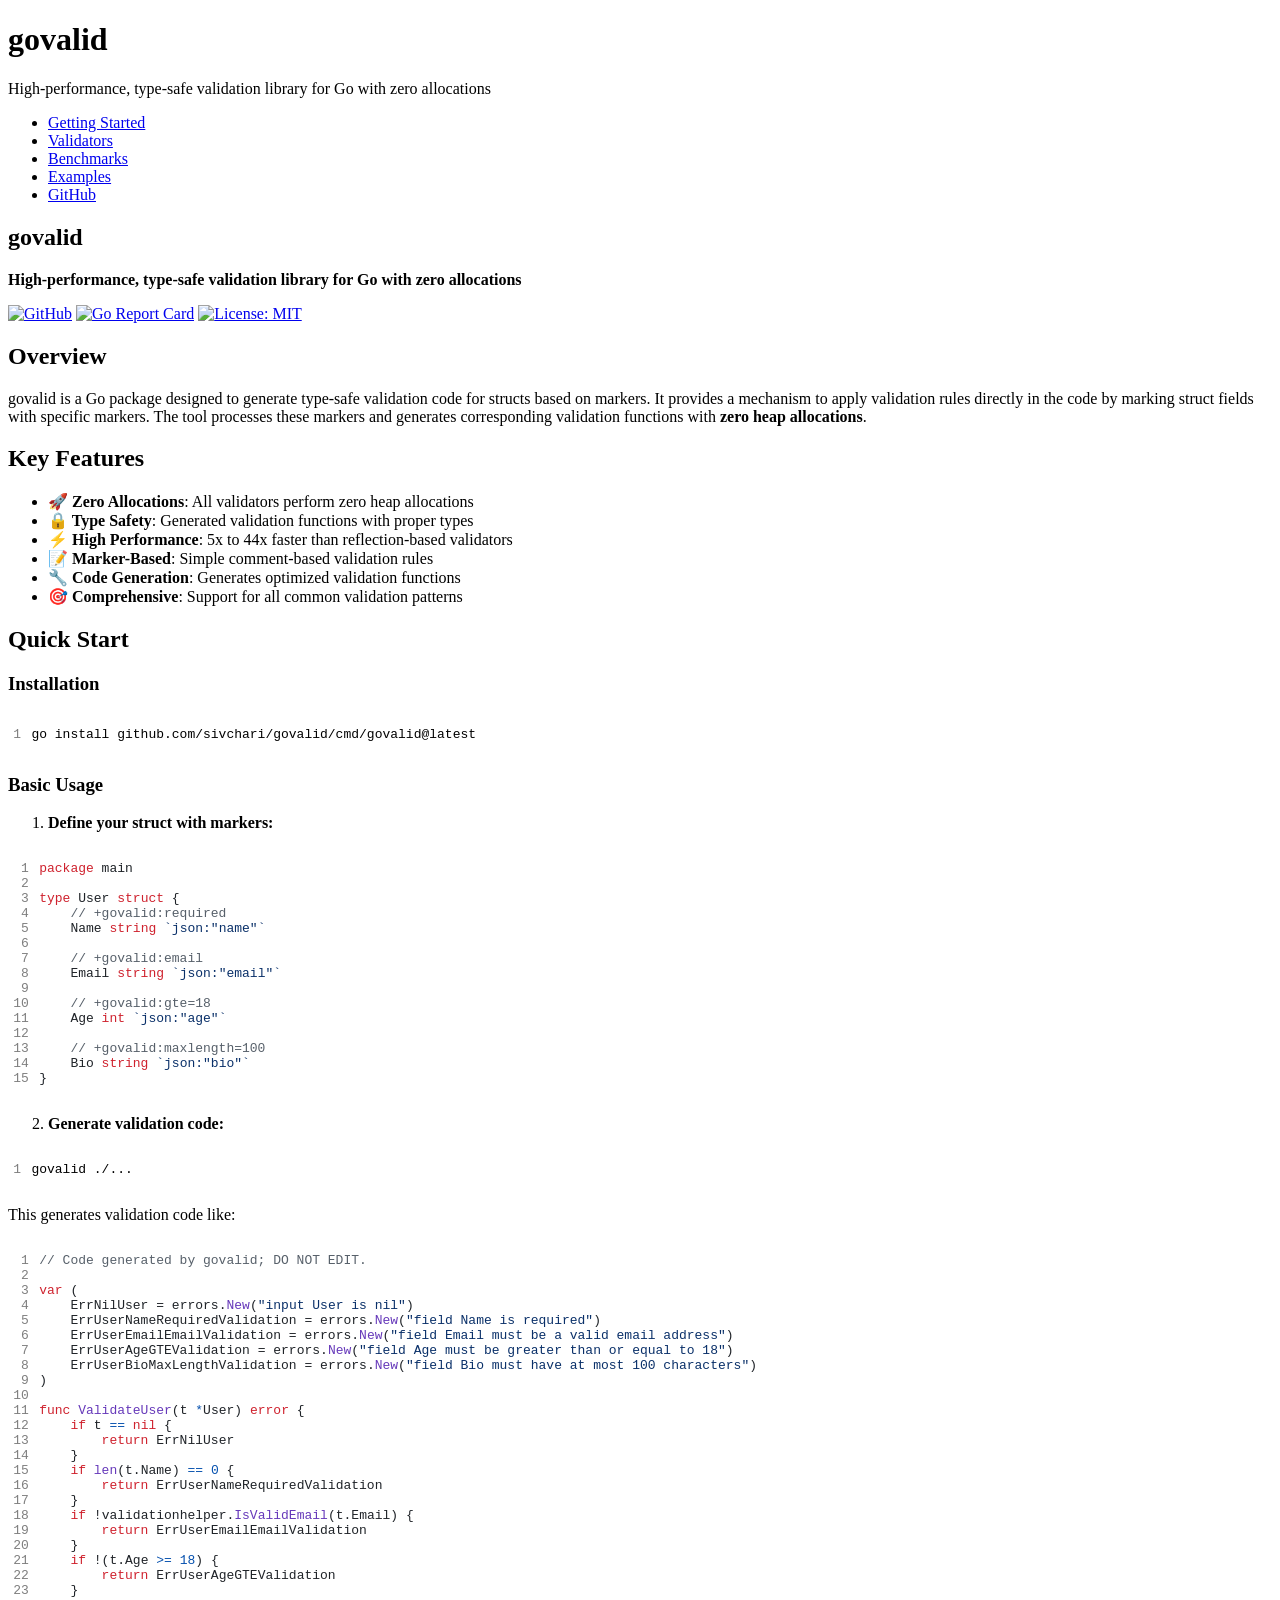
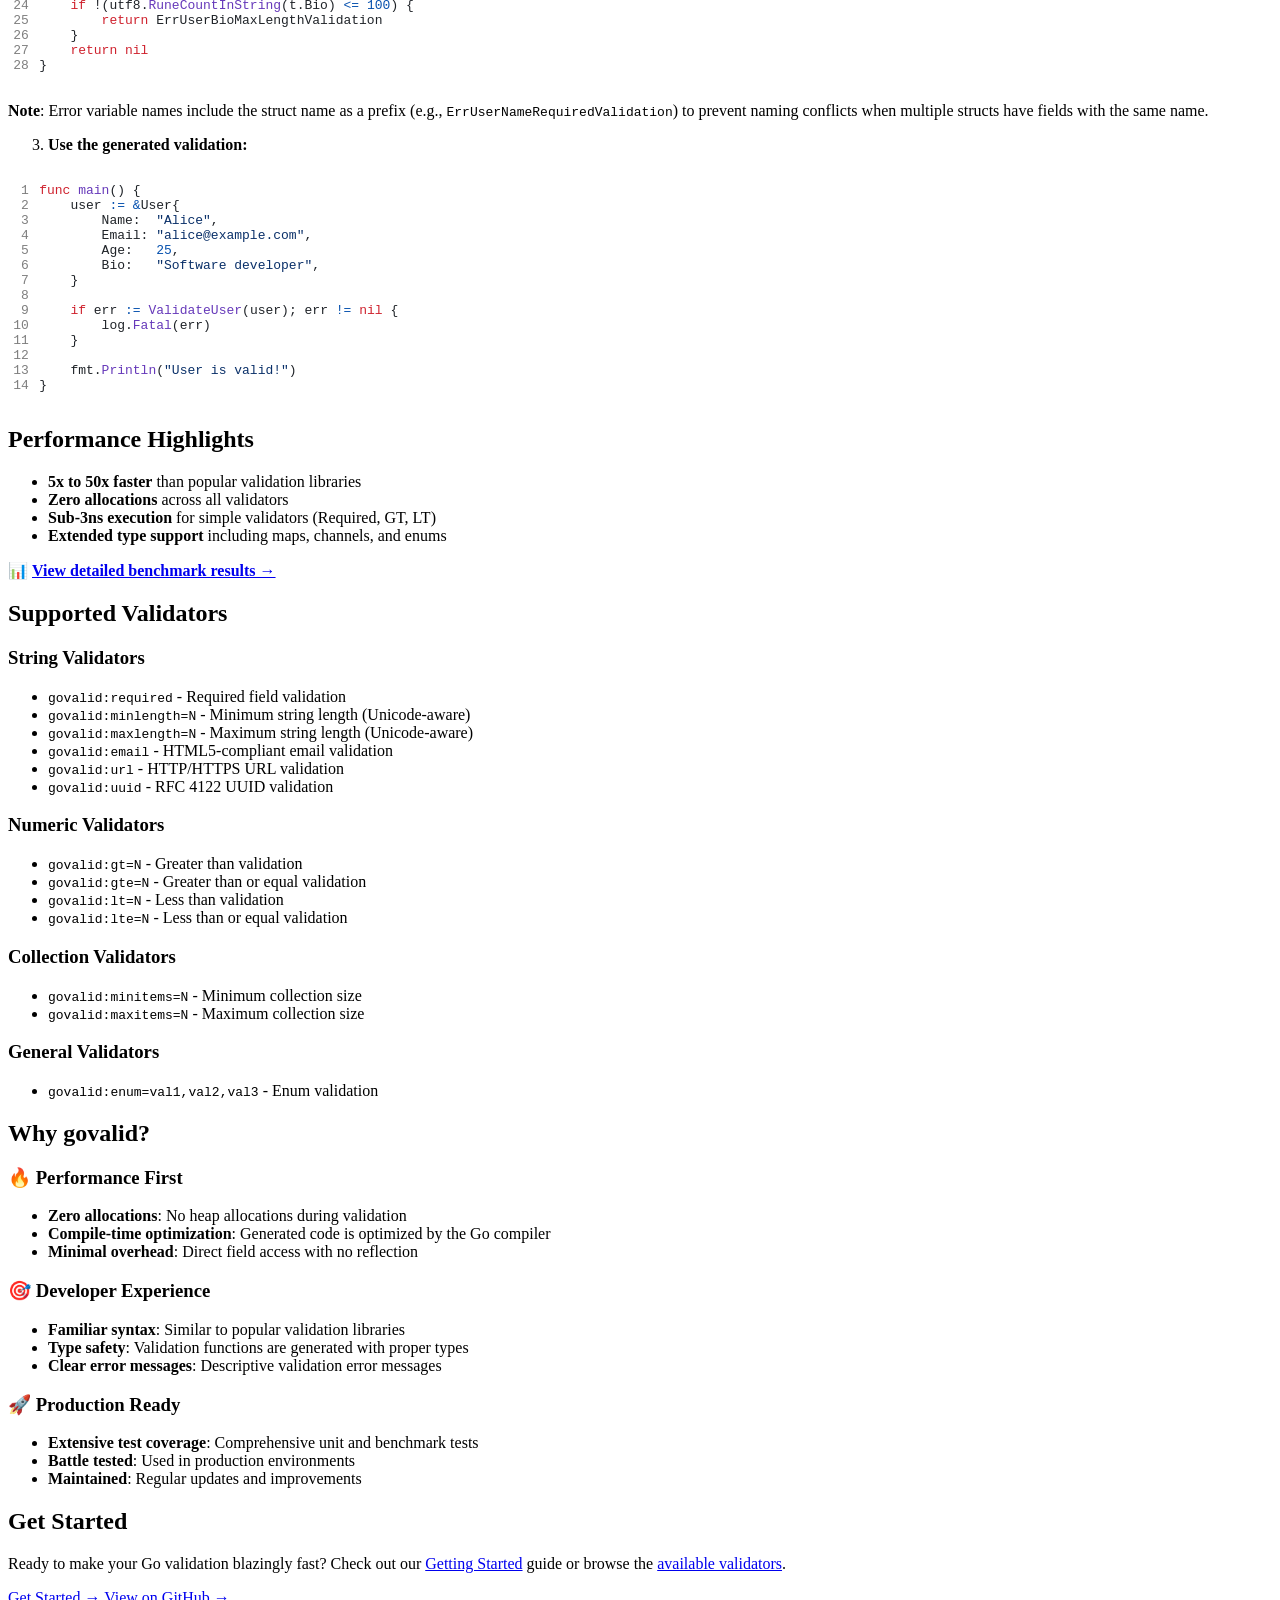
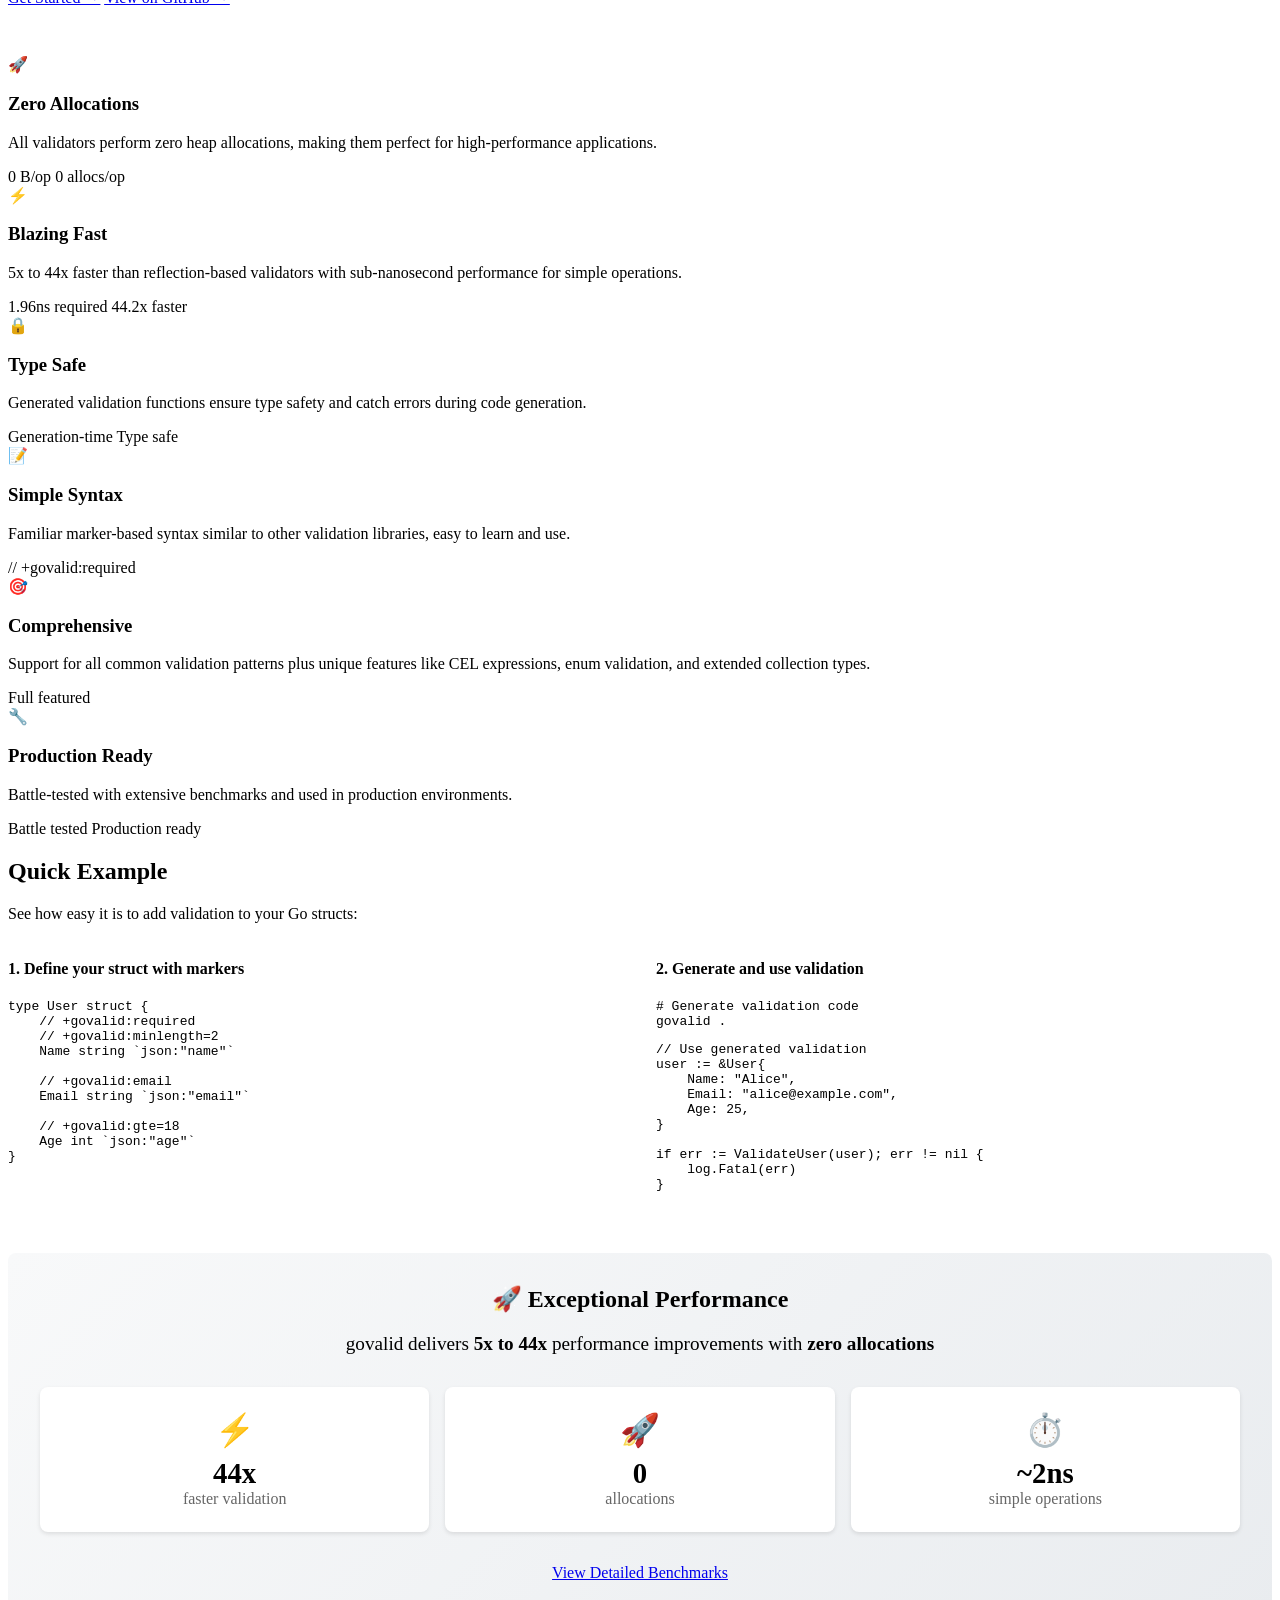
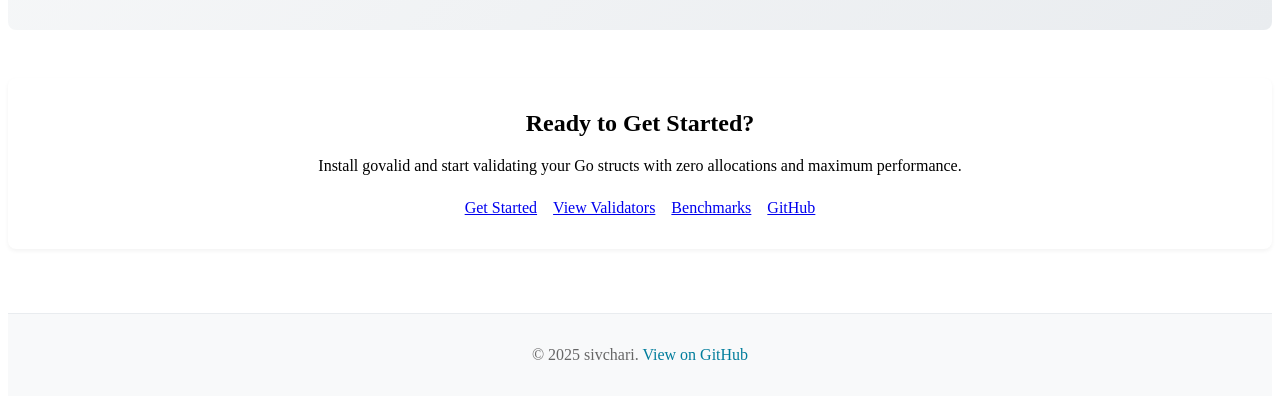
==== commit 2c8d4c09: "docs: hugo --minify" ====
--- a/docs/public/index.html
+++ b/docs/public/index.html
@@ -1,353 +1,128 @@
-<!DOCTYPE html>
-<html lang="en-us">
-<head>
-	<meta name="generator" content="Hugo 0.148.0"><script src="/livereload.js?mindelay=10&amp;v=2&amp;port=1313&amp;path=livereload" data-no-instant defer></script>
-    <meta charset="UTF-8">
-    <meta name="viewport" content="width=device-width, initial-scale=1.0">
-    <title>govalid - High-performance, type-safe validation library for Go with zero allocations</title>
-    <meta name="description" content="High-performance, type-safe validation library for Go with zero allocations">
-    
-    
-    <meta property="og:title" content="govalid">
-    <meta property="og:description" content="High-performance, type-safe validation library for Go with zero allocations">
-    <meta property="og:type" content="website">
-    <meta property="og:url" content="//localhost:1313/">
-    
-    
-    <meta name="twitter:card" content="summary_large_image">
-    <meta name="twitter:title" content="govalid">
-    <meta name="twitter:description" content="High-performance, type-safe validation library for Go with zero allocations">
-    
-    
-    <link href="https://fonts.googleapis.com/css2?family=Work+Sans:wght@300;400;500;600;700&display=swap" rel="stylesheet">
-    
-    
-    <link rel="stylesheet" href="/css/custom.css">
-    <link rel="stylesheet" href="/css/style.css">
-    
-    
-    <link rel="icon" type="image/x-icon" href="/favicon.ico">
-    
-    
-    <link rel="stylesheet" href="https://cdnjs.cloudflare.com/ajax/libs/highlight.js/11.8.0/styles/github.min.css">
-    
-    
-</head>
-<body>
-    <header class="header">
-        <div class="container">
-            
-            <h1>govalid</h1>
-            <p>High-performance, type-safe validation library for Go with zero allocations</p>
-            
-        </div>
-    </header>
-    
-    <nav class="nav">
-        <div class="container">
-            <ul>
-                
-                <li><a href="/getting-started/">Getting Started</a></li>
-                
-                <li><a href="/validators/">Validators</a></li>
-                
-                <li><a href="/benchmarks/">Benchmarks</a></li>
-                
-                <li><a href="/examples/">Examples</a></li>
-                
-                <li><a href="https://github.com/sivchari/govalid">GitHub</a></li>
-                
-            </ul>
-        </div>
-    </nav>
-    
-    <main class="container">
-        
-<article>
-    <div class="content">
-        <h1 id="govalid">govalid</h1>
-<p><strong>High-performance, type-safe validation library for Go with zero allocations</strong></p>
-<p><a href="https://github.com/sivchari/govalid"><img src="https://img.shields.io/badge/GitHub-sivchari/govalid-blue?logo=github" alt="GitHub"></a>
-<a href="https://goreportcard.com/report/github.com/sivchari/govalid"><img src="https://goreportcard.com/badge/github.com/sivchari/govalid" alt="Go Report Card"></a>
-<a href="https://opensource.org/licenses/MIT"><img src="https://img.shields.io/badge/License-MIT-yellow.svg" alt="License: MIT"></a></p>
-<h2 id="overview">Overview</h2>
-<p>govalid is a Go package designed to generate type-safe validation code for structs based on markers. It provides a mechanism to apply validation rules directly in the code by marking struct fields with specific markers. The tool processes these markers and generates corresponding validation functions with <strong>zero heap allocations</strong>.</p>
-<h2 id="key-features">Key Features</h2>
-<ul>
-<li><strong>🚀 Zero Allocations</strong>: All validators perform zero heap allocations</li>
-<li><strong>🔒 Type Safety</strong>: Compile-time validation function generation</li>
-<li><strong>⚡ High Performance</strong>: 5x to 50x faster than go-playground/validator</li>
-<li><strong>📝 Marker-Based</strong>: Simple comment-based validation rules</li>
-<li><strong>🔧 Code Generation</strong>: Generates optimized validation functions</li>
-<li><strong>🎯 Comprehensive</strong>: Support for all common validation patterns</li>
-</ul>
-<h2 id="quick-start">Quick Start</h2>
-<h3 id="installation">Installation</h3>
-<div class="highlight"><div style="background-color:#fff;-moz-tab-size:4;-o-tab-size:4;tab-size:4;">
-<table style="border-spacing:0;padding:0;margin:0;border:0;"><tr><td style="vertical-align:top;padding:0;margin:0;border:0;">
-<pre tabindex="0" style="background-color:#fff;-moz-tab-size:4;-o-tab-size:4;tab-size:4;"><code><span style="white-space:pre;-webkit-user-select:none;user-select:none;margin-right:0.4em;padding:0 0.4em 0 0.4em;color:#7f7f7f">1
-</span></code></pre></td>
-<td style="vertical-align:top;padding:0;margin:0;border:0;;width:100%">
-<pre tabindex="0" style="background-color:#fff;-moz-tab-size:4;-o-tab-size:4;tab-size:4;"><code class="language-bash" data-lang="bash"><span style="display:flex;"><span>go install github.com/sivchari/govalid/cmd/govalid@latest
-</span></span></code></pre></td></tr></table>
-</div>
-</div><h3 id="basic-usage">Basic Usage</h3>
-<ol>
-<li><strong>Define your struct with markers:</strong></li>
-</ol>
-<div class="highlight"><div style="background-color:#fff;-moz-tab-size:4;-o-tab-size:4;tab-size:4;">
-<table style="border-spacing:0;padding:0;margin:0;border:0;"><tr><td style="vertical-align:top;padding:0;margin:0;border:0;">
-<pre tabindex="0" style="background-color:#fff;-moz-tab-size:4;-o-tab-size:4;tab-size:4;"><code><span style="white-space:pre;-webkit-user-select:none;user-select:none;margin-right:0.4em;padding:0 0.4em 0 0.4em;color:#7f7f7f"> 1
-</span><span style="white-space:pre;-webkit-user-select:none;user-select:none;margin-right:0.4em;padding:0 0.4em 0 0.4em;color:#7f7f7f"> 2
-</span><span style="white-space:pre;-webkit-user-select:none;user-select:none;margin-right:0.4em;padding:0 0.4em 0 0.4em;color:#7f7f7f"> 3
-</span><span style="white-space:pre;-webkit-user-select:none;user-select:none;margin-right:0.4em;padding:0 0.4em 0 0.4em;color:#7f7f7f"> 4
-</span><span style="white-space:pre;-webkit-user-select:none;user-select:none;margin-right:0.4em;padding:0 0.4em 0 0.4em;color:#7f7f7f"> 5
-</span><span style="white-space:pre;-webkit-user-select:none;user-select:none;margin-right:0.4em;padding:0 0.4em 0 0.4em;color:#7f7f7f"> 6
-</span><span style="white-space:pre;-webkit-user-select:none;user-select:none;margin-right:0.4em;padding:0 0.4em 0 0.4em;color:#7f7f7f"> 7
-</span><span style="white-space:pre;-webkit-user-select:none;user-select:none;margin-right:0.4em;padding:0 0.4em 0 0.4em;color:#7f7f7f"> 8
-</span><span style="white-space:pre;-webkit-user-select:none;user-select:none;margin-right:0.4em;padding:0 0.4em 0 0.4em;color:#7f7f7f"> 9
-</span><span style="white-space:pre;-webkit-user-select:none;user-select:none;margin-right:0.4em;padding:0 0.4em 0 0.4em;color:#7f7f7f">10
-</span><span style="white-space:pre;-webkit-user-select:none;user-select:none;margin-right:0.4em;padding:0 0.4em 0 0.4em;color:#7f7f7f">11
-</span><span style="white-space:pre;-webkit-user-select:none;user-select:none;margin-right:0.4em;padding:0 0.4em 0 0.4em;color:#7f7f7f">12
-</span><span style="white-space:pre;-webkit-user-select:none;user-select:none;margin-right:0.4em;padding:0 0.4em 0 0.4em;color:#7f7f7f">13
-</span><span style="white-space:pre;-webkit-user-select:none;user-select:none;margin-right:0.4em;padding:0 0.4em 0 0.4em;color:#7f7f7f">14
-</span><span style="white-space:pre;-webkit-user-select:none;user-select:none;margin-right:0.4em;padding:0 0.4em 0 0.4em;color:#7f7f7f">15
-</span></code></pre></td>
-<td style="vertical-align:top;padding:0;margin:0;border:0;;width:100%">
-<pre tabindex="0" style="background-color:#fff;-moz-tab-size:4;-o-tab-size:4;tab-size:4;"><code class="language-go" data-lang="go"><span style="display:flex;"><span><span style="color:#cf222e">package</span> <span style="color:#1f2328">main</span>
-</span></span><span style="display:flex;"><span>
-</span></span><span style="display:flex;"><span><span style="color:#cf222e">type</span> <span style="color:#1f2328">User</span> <span style="color:#cf222e">struct</span> <span style="color:#1f2328">{</span>
-</span></span><span style="display:flex;"><span>    <span style="color:#57606a">// +govalid:required</span>
-</span></span><span style="display:flex;"><span>    <span style="color:#1f2328">Name</span> <span style="color:#cf222e">string</span> <span style="color:#0a3069">`json:&#34;name&#34;`</span>
-</span></span><span style="display:flex;"><span>    
-</span></span><span style="display:flex;"><span>    <span style="color:#57606a">// +govalid:email</span>
-</span></span><span style="display:flex;"><span>    <span style="color:#1f2328">Email</span> <span style="color:#cf222e">string</span> <span style="color:#0a3069">`json:&#34;email&#34;`</span>
-</span></span><span style="display:flex;"><span>    
-</span></span><span style="display:flex;"><span>    <span style="color:#57606a">// +govalid:gte=18</span>
-</span></span><span style="display:flex;"><span>    <span style="color:#1f2328">Age</span> <span style="color:#cf222e">int</span> <span style="color:#0a3069">`json:&#34;age&#34;`</span>
-</span></span><span style="display:flex;"><span>    
-</span></span><span style="display:flex;"><span>    <span style="color:#57606a">// +govalid:maxlength=100</span>
-</span></span><span style="display:flex;"><span>    <span style="color:#1f2328">Bio</span> <span style="color:#cf222e">string</span> <span style="color:#0a3069">`json:&#34;bio&#34;`</span>
-</span></span><span style="display:flex;"><span><span style="color:#1f2328">}</span>
-</span></span></code></pre></td></tr></table>
-</div>
-</div><ol start="2">
-<li><strong>Generate validation code:</strong></li>
-</ol>
-<div class="highlight"><div style="background-color:#fff;-moz-tab-size:4;-o-tab-size:4;tab-size:4;">
-<table style="border-spacing:0;padding:0;margin:0;border:0;"><tr><td style="vertical-align:top;padding:0;margin:0;border:0;">
-<pre tabindex="0" style="background-color:#fff;-moz-tab-size:4;-o-tab-size:4;tab-size:4;"><code><span style="white-space:pre;-webkit-user-select:none;user-select:none;margin-right:0.4em;padding:0 0.4em 0 0.4em;color:#7f7f7f">1
-</span></code></pre></td>
-<td style="vertical-align:top;padding:0;margin:0;border:0;;width:100%">
-<pre tabindex="0" style="background-color:#fff;-moz-tab-size:4;-o-tab-size:4;tab-size:4;"><code class="language-bash" data-lang="bash"><span style="display:flex;"><span>govalid ./...
-</span></span></code></pre></td></tr></table>
-</div>
-</div><ol start="3">
-<li><strong>Use the generated validation:</strong></li>
-</ol>
-<div class="highlight"><div style="background-color:#fff;-moz-tab-size:4;-o-tab-size:4;tab-size:4;">
-<table style="border-spacing:0;padding:0;margin:0;border:0;"><tr><td style="vertical-align:top;padding:0;margin:0;border:0;">
-<pre tabindex="0" style="background-color:#fff;-moz-tab-size:4;-o-tab-size:4;tab-size:4;"><code><span style="white-space:pre;-webkit-user-select:none;user-select:none;margin-right:0.4em;padding:0 0.4em 0 0.4em;color:#7f7f7f"> 1
-</span><span style="white-space:pre;-webkit-user-select:none;user-select:none;margin-right:0.4em;padding:0 0.4em 0 0.4em;color:#7f7f7f"> 2
-</span><span style="white-space:pre;-webkit-user-select:none;user-select:none;margin-right:0.4em;padding:0 0.4em 0 0.4em;color:#7f7f7f"> 3
-</span><span style="white-space:pre;-webkit-user-select:none;user-select:none;margin-right:0.4em;padding:0 0.4em 0 0.4em;color:#7f7f7f"> 4
-</span><span style="white-space:pre;-webkit-user-select:none;user-select:none;margin-right:0.4em;padding:0 0.4em 0 0.4em;color:#7f7f7f"> 5
-</span><span style="white-space:pre;-webkit-user-select:none;user-select:none;margin-right:0.4em;padding:0 0.4em 0 0.4em;color:#7f7f7f"> 6
-</span><span style="white-space:pre;-webkit-user-select:none;user-select:none;margin-right:0.4em;padding:0 0.4em 0 0.4em;color:#7f7f7f"> 7
-</span><span style="white-space:pre;-webkit-user-select:none;user-select:none;margin-right:0.4em;padding:0 0.4em 0 0.4em;color:#7f7f7f"> 8
-</span><span style="white-space:pre;-webkit-user-select:none;user-select:none;margin-right:0.4em;padding:0 0.4em 0 0.4em;color:#7f7f7f"> 9
-</span><span style="white-space:pre;-webkit-user-select:none;user-select:none;margin-right:0.4em;padding:0 0.4em 0 0.4em;color:#7f7f7f">10
-</span><span style="white-space:pre;-webkit-user-select:none;user-select:none;margin-right:0.4em;padding:0 0.4em 0 0.4em;color:#7f7f7f">11
-</span><span style="white-space:pre;-webkit-user-select:none;user-select:none;margin-right:0.4em;padding:0 0.4em 0 0.4em;color:#7f7f7f">12
-</span><span style="white-space:pre;-webkit-user-select:none;user-select:none;margin-right:0.4em;padding:0 0.4em 0 0.4em;color:#7f7f7f">13
-</span><span style="white-space:pre;-webkit-user-select:none;user-select:none;margin-right:0.4em;padding:0 0.4em 0 0.4em;color:#7f7f7f">14
-</span></code></pre></td>
-<td style="vertical-align:top;padding:0;margin:0;border:0;;width:100%">
-<pre tabindex="0" style="background-color:#fff;-moz-tab-size:4;-o-tab-size:4;tab-size:4;"><code class="language-go" data-lang="go"><span style="display:flex;"><span><span style="color:#cf222e">func</span> <span style="color:#6639ba">main</span><span style="color:#1f2328">()</span> <span style="color:#1f2328">{</span>
-</span></span><span style="display:flex;"><span>    <span style="color:#1f2328">user</span> <span style="color:#0550ae">:=</span> <span style="color:#0550ae">&amp;</span><span style="color:#1f2328">User</span><span style="color:#1f2328">{</span>
-</span></span><span style="display:flex;"><span>        <span style="color:#1f2328">Name</span><span style="color:#1f2328">:</span>  <span style="color:#0a3069">&#34;Alice&#34;</span><span style="color:#1f2328">,</span>
-</span></span><span style="display:flex;"><span>        <span style="color:#1f2328">Email</span><span style="color:#1f2328">:</span> <span style="color:#0a3069">&#34;alice@example.com&#34;</span><span style="color:#1f2328">,</span>
-</span></span><span style="display:flex;"><span>        <span style="color:#1f2328">Age</span><span style="color:#1f2328">:</span>   <span style="color:#0550ae">25</span><span style="color:#1f2328">,</span>
-</span></span><span style="display:flex;"><span>        <span style="color:#1f2328">Bio</span><span style="color:#1f2328">:</span>   <span style="color:#0a3069">&#34;Software developer&#34;</span><span style="color:#1f2328">,</span>
-</span></span><span style="display:flex;"><span>    <span style="color:#1f2328">}</span>
-</span></span><span style="display:flex;"><span>    
-</span></span><span style="display:flex;"><span>    <span style="color:#cf222e">if</span> <span style="color:#1f2328">err</span> <span style="color:#0550ae">:=</span> <span style="color:#6639ba">ValidateUser</span><span style="color:#1f2328">(</span><span style="color:#1f2328">user</span><span style="color:#1f2328">);</span> <span style="color:#1f2328">err</span> <span style="color:#0550ae">!=</span> <span style="color:#cf222e">nil</span> <span style="color:#1f2328">{</span>
-</span></span><span style="display:flex;"><span>        <span style="color:#1f2328">log</span><span style="color:#1f2328">.</span><span style="color:#6639ba">Fatal</span><span style="color:#1f2328">(</span><span style="color:#1f2328">err</span><span style="color:#1f2328">)</span>
-</span></span><span style="display:flex;"><span>    <span style="color:#1f2328">}</span>
-</span></span><span style="display:flex;"><span>    
-</span></span><span style="display:flex;"><span>    <span style="color:#1f2328">fmt</span><span style="color:#1f2328">.</span><span style="color:#6639ba">Println</span><span style="color:#1f2328">(</span><span style="color:#0a3069">&#34;User is valid!&#34;</span><span style="color:#1f2328">)</span>
-</span></span><span style="display:flex;"><span><span style="color:#1f2328">}</span>
-</span></span></code></pre></td></tr></table>
-</div>
-</div><h2 id="performance-comparison">Performance Comparison</h2>
-<table>
-  <thead>
-      <tr>
-          <th>Validator</th>
-          <th>govalid</th>
-          <th>go-playground/validator</th>
-          <th>Improvement</th>
-      </tr>
-  </thead>
-  <tbody>
-      <tr>
-          <td>Required</td>
-          <td>1.935</td>
-          <td>85.67</td>
-          <td><strong>44.2x faster</strong></td>
-      </tr>
-      <tr>
-          <td>Email</td>
-          <td>37.61</td>
-          <td>629.8</td>
-          <td><strong>16.7x faster</strong></td>
-      </tr>
-      <tr>
-          <td>GT/LT</td>
-          <td>~1.832</td>
-          <td>~61.01</td>
-          <td><strong>33.3x faster</strong></td>
-      </tr>
-      <tr>
-          <td>MaxLength</td>
-          <td>15.23</td>
-          <td>70.79</td>
-          <td><strong>4.6x faster</strong></td>
-      </tr>
-      <tr>
-          <td>Enum</td>
-          <td>2.230</td>
-          <td>N/A (unique to govalid)</td>
-          <td><strong>govalid exclusive</strong></td>
-      </tr>
-  </tbody>
-</table>
-<p><em>All benchmarks show 0 allocations for govalid vs 0-5 allocations for competitors</em></p>
-<p><strong>Methodology</strong>: 10 runs per benchmark analyzed with <code>benchstat</code> for statistical significance</p>
-<h2 id="supported-validators">Supported Validators</h2>
-<h3 id="string-validators">String Validators</h3>
-<ul>
-<li><code>govalid:required</code> - Required field validation</li>
-<li><code>govalid:minlength=N</code> - Minimum string length (Unicode-aware)</li>
-<li><code>govalid:maxlength=N</code> - Maximum string length (Unicode-aware)</li>
-<li><code>govalid:email</code> - HTML5-compliant email validation</li>
-<li><code>govalid:url</code> - HTTP/HTTPS URL validation</li>
-<li><code>govalid:uuid</code> - RFC 4122 UUID validation</li>
-</ul>
-<h3 id="numeric-validators">Numeric Validators</h3>
-<ul>
-<li><code>govalid:gt=N</code> - Greater than validation</li>
-<li><code>govalid:gte=N</code> - Greater than or equal validation</li>
-<li><code>govalid:lt=N</code> - Less than validation</li>
-<li><code>govalid:lte=N</code> - Less than or equal validation</li>
-</ul>
-<h3 id="collection-validators">Collection Validators</h3>
-<ul>
-<li><code>govalid:minitems=N</code> - Minimum collection size</li>
-<li><code>govalid:maxitems=N</code> - Maximum collection size</li>
-</ul>
-<h3 id="general-validators">General Validators</h3>
-<ul>
-<li><code>govalid:enum=val1,val2,val3</code> - Enum validation</li>
-</ul>
-<h2 id="why-govalid">Why govalid?</h2>
-<h3 id="-performance-first">🔥 Performance First</h3>
-<ul>
-<li><strong>Zero allocations</strong>: No heap allocations during validation</li>
-<li><strong>Compile-time optimization</strong>: Generated code is optimized by the Go compiler</li>
-<li><strong>Minimal overhead</strong>: Direct field access with no reflection</li>
-</ul>
-<h3 id="-developer-experience">🎯 Developer Experience</h3>
-<ul>
-<li><strong>Familiar syntax</strong>: Similar to popular validation libraries</li>
-<li><strong>Type safety</strong>: Catch validation errors at compile time</li>
-<li><strong>Clear error messages</strong>: Descriptive validation error messages</li>
-</ul>
-<h3 id="-production-ready">🚀 Production Ready</h3>
-<ul>
-<li><strong>Extensive test coverage</strong>: Comprehensive unit and benchmark tests</li>
-<li><strong>Battle tested</strong>: Used in production environments</li>
-<li><strong>Maintained</strong>: Regular updates and improvements</li>
-</ul>
-<h2 id="get-started">Get Started</h2>
-<p>Ready to make your Go validation blazingly fast? Check out our <a href="/getting-started/">Getting Started</a> guide or browse the <a href="/validators/">available validators</a>.</p>
-<p><a href="/getting-started/">Get Started →</a> <a href="https://github.com/sivchari/govalid">View on GitHub →</a></p>
-
-    </div>
-    
-    
-    <section style="margin-top: 3rem;">
-        <div class="feature-grid">
-            <div class="feature-card">
-                <div class="icon">🚀</div>
-                <h3>Zero Allocations</h3>
-                <p>All validators perform zero heap allocations, making them perfect for high-performance applications.</p>
-                <div style="margin-top: 1rem;">
-                    <span class="performance-badge">0 B/op</span>
-                    <span class="performance-badge">0 allocs/op</span>
-                </div>
-            </div>
-            
-            <div class="feature-card">
-                <div class="icon">⚡</div>
-                <h3>Blazing Fast</h3>
-                <p>4.8x to 44.2x faster than go-playground/validator with sub-nanosecond performance for simple operations.</p>
-                <div style="margin-top: 1rem;">
-                    <span class="performance-badge">1.96ns required</span>
-                    <span class="performance-badge">44.2x faster</span>
-                </div>
-            </div>
-            
-            <div class="feature-card">
-                <div class="icon">🔒</div>
-                <h3>Type Safe</h3>
-                <p>Compile-time validation function generation ensures type safety and catches errors early.</p>
-                <div style="margin-top: 1rem;">
-                    <span class="performance-badge">Compile-time</span>
-                    <span class="performance-badge">Type safe</span>
-                </div>
-            </div>
-            
-            <div class="feature-card">
-                <div class="icon">📝</div>
-                <h3>Simple Syntax</h3>
-                <p>Familiar marker-based syntax similar to other validation libraries, easy to learn and use.</p>
-                <div style="margin-top: 1rem;">
-                    <span class="performance-badge">// +govalid:required</span>
-                </div>
-            </div>
-            
-            <div class="feature-card">
-                <div class="icon">🎯</div>
-                <h3>Comprehensive</h3>
-                <p>Support for all common validation patterns plus unique features like enum validation.</p>
-                <div style="margin-top: 1rem;">
-                    <span class="performance-badge">13 validators</span>
-                    <span class="performance-badge">Enum support</span>
-                </div>
-            </div>
-            
-            <div class="feature-card">
-                <div class="icon">🔧</div>
-                <h3>Production Ready</h3>
-                <p>Battle-tested with extensive benchmarks and used in production environments.</p>
-                <div style="margin-top: 1rem;">
-                    <span class="performance-badge">Battle tested</span>
-                    <span class="performance-badge">Production ready</span>
-                </div>
-            </div>
-        </div>
-    </section>
-    
-    
-    <section class="quick-start">
-        <h2>Quick Example</h2>
-        <p>See how easy it is to add validation to your Go structs:</p>
-        
-        <div style="display: grid; grid-template-columns: 1fr 1fr; gap: 2rem; margin-top: 1rem;">
-            <div>
-                <h4>1. Define your struct with markers</h4>
-                <pre><code class="language-go">type User struct {
+<!doctype html><html lang=en-us><head><meta name=generator content="Hugo 0.148.2"><meta charset=UTF-8><meta name=viewport content="width=device-width,initial-scale=1"><title>govalid - High-performance, type-safe validation library for Go with zero allocations</title><meta name=description content="High-performance, type-safe validation library for Go with zero allocations"><meta property="og:title" content="govalid"><meta property="og:description" content="High-performance, type-safe validation library for Go with zero allocations"><meta property="og:type" content="website"><meta property="og:url" content="/"><meta name=twitter:card content="summary_large_image"><meta name=twitter:title content="govalid"><meta name=twitter:description content="High-performance, type-safe validation library for Go with zero allocations"><link href="https://fonts.googleapis.com/css2?family=Work+Sans:wght@300;400;500;600;700&display=swap" rel=stylesheet><link rel=stylesheet href=/css/custom.css><link rel=stylesheet href=/css/style.css><link rel=icon type=image/x-icon href=/favicon.ico><link rel=stylesheet href=https://cdnjs.cloudflare.com/ajax/libs/highlight.js/11.8.0/styles/github.min.css></head><body><header class=header><div class=container><h1>govalid</h1><p>High-performance, type-safe validation library for Go with zero allocations</p></div></header><nav class=nav><div class=container><ul><li><a href=/getting-started/>Getting Started</a></li><li><a href=/validators/>Validators</a></li><li><a href=https://github.com/sivchari/govalid/blob/main/test/benchmark/README.md>Benchmarks</a></li><li><a href=/examples/>Examples</a></li><li><a href=https://github.com/sivchari/govalid>GitHub</a></li></ul></div></nav><main class=container><article><div class=content><h1 id=govalid>govalid</h1><p><strong>High-performance, type-safe validation library for Go with zero allocations</strong></p><p><a href=https://github.com/sivchari/govalid><img src="https://img.shields.io/badge/GitHub-sivchari/govalid-blue?logo=github" alt=GitHub></a>
+<a href=https://goreportcard.com/report/github.com/sivchari/govalid><img src=https://goreportcard.com/badge/github.com/sivchari/govalid alt="Go Report Card"></a>
+<a href=https://opensource.org/licenses/MIT><img src=https://img.shields.io/badge/License-MIT-yellow.svg alt="License: MIT"></a></p><h2 id=overview>Overview</h2><p>govalid is a Go package designed to generate type-safe validation code for structs based on markers. It provides a mechanism to apply validation rules directly in the code by marking struct fields with specific markers. The tool processes these markers and generates corresponding validation functions with <strong>zero heap allocations</strong>.</p><h2 id=key-features>Key Features</h2><ul><li><strong>🚀 Zero Allocations</strong>: All validators perform zero heap allocations</li><li><strong>🔒 Type Safety</strong>: Generated validation functions with proper types</li><li><strong>⚡ High Performance</strong>: 5x to 44x faster than reflection-based validators</li><li><strong>📝 Marker-Based</strong>: Simple comment-based validation rules</li><li><strong>🔧 Code Generation</strong>: Generates optimized validation functions</li><li><strong>🎯 Comprehensive</strong>: Support for all common validation patterns</li></ul><h2 id=quick-start>Quick Start</h2><h3 id=installation>Installation</h3><div class=highlight><div style=background-color:#fff;-moz-tab-size:4;-o-tab-size:4;tab-size:4><table style=border-spacing:0;padding:0;margin:0;border:0><tr><td style=vertical-align:top;padding:0;margin:0;border:0><pre tabindex=0 style=background-color:#fff;-moz-tab-size:4;-o-tab-size:4;tab-size:4><code><span style="white-space:pre;-webkit-user-select:none;user-select:none;margin-right:.4em;padding:0 .4em;color:#7f7f7f">1
+</span></code></pre></td><td style=vertical-align:top;padding:0;margin:0;border:0;width:100%><pre tabindex=0 style=background-color:#fff;-moz-tab-size:4;-o-tab-size:4;tab-size:4><code class=language-bash data-lang=bash><span style=display:flex><span>go install github.com/sivchari/govalid/cmd/govalid@latest
+</span></span></code></pre></td></tr></table></div></div><h3 id=basic-usage>Basic Usage</h3><ol><li><strong>Define your struct with markers:</strong></li></ol><div class=highlight><div style=background-color:#fff;-moz-tab-size:4;-o-tab-size:4;tab-size:4><table style=border-spacing:0;padding:0;margin:0;border:0><tr><td style=vertical-align:top;padding:0;margin:0;border:0><pre tabindex=0 style=background-color:#fff;-moz-tab-size:4;-o-tab-size:4;tab-size:4><code><span style="white-space:pre;-webkit-user-select:none;user-select:none;margin-right:.4em;padding:0 .4em;color:#7f7f7f"> 1
+</span><span style="white-space:pre;-webkit-user-select:none;user-select:none;margin-right:.4em;padding:0 .4em;color:#7f7f7f"> 2
+</span><span style="white-space:pre;-webkit-user-select:none;user-select:none;margin-right:.4em;padding:0 .4em;color:#7f7f7f"> 3
+</span><span style="white-space:pre;-webkit-user-select:none;user-select:none;margin-right:.4em;padding:0 .4em;color:#7f7f7f"> 4
+</span><span style="white-space:pre;-webkit-user-select:none;user-select:none;margin-right:.4em;padding:0 .4em;color:#7f7f7f"> 5
+</span><span style="white-space:pre;-webkit-user-select:none;user-select:none;margin-right:.4em;padding:0 .4em;color:#7f7f7f"> 6
+</span><span style="white-space:pre;-webkit-user-select:none;user-select:none;margin-right:.4em;padding:0 .4em;color:#7f7f7f"> 7
+</span><span style="white-space:pre;-webkit-user-select:none;user-select:none;margin-right:.4em;padding:0 .4em;color:#7f7f7f"> 8
+</span><span style="white-space:pre;-webkit-user-select:none;user-select:none;margin-right:.4em;padding:0 .4em;color:#7f7f7f"> 9
+</span><span style="white-space:pre;-webkit-user-select:none;user-select:none;margin-right:.4em;padding:0 .4em;color:#7f7f7f">10
+</span><span style="white-space:pre;-webkit-user-select:none;user-select:none;margin-right:.4em;padding:0 .4em;color:#7f7f7f">11
+</span><span style="white-space:pre;-webkit-user-select:none;user-select:none;margin-right:.4em;padding:0 .4em;color:#7f7f7f">12
+</span><span style="white-space:pre;-webkit-user-select:none;user-select:none;margin-right:.4em;padding:0 .4em;color:#7f7f7f">13
+</span><span style="white-space:pre;-webkit-user-select:none;user-select:none;margin-right:.4em;padding:0 .4em;color:#7f7f7f">14
+</span><span style="white-space:pre;-webkit-user-select:none;user-select:none;margin-right:.4em;padding:0 .4em;color:#7f7f7f">15
+</span></code></pre></td><td style=vertical-align:top;padding:0;margin:0;border:0;width:100%><pre tabindex=0 style=background-color:#fff;-moz-tab-size:4;-o-tab-size:4;tab-size:4><code class=language-go data-lang=go><span style=display:flex><span><span style=color:#cf222e>package</span> <span style=color:#1f2328>main</span>
+</span></span><span style=display:flex><span>
+</span></span><span style=display:flex><span><span style=color:#cf222e>type</span> <span style=color:#1f2328>User</span> <span style=color:#cf222e>struct</span> <span style=color:#1f2328>{</span>
+</span></span><span style=display:flex><span>    <span style=color:#57606a>// +govalid:required</span>
+</span></span><span style=display:flex><span>    <span style=color:#1f2328>Name</span> <span style=color:#cf222e>string</span> <span style=color:#0a3069>`json:&#34;name&#34;`</span>
+</span></span><span style=display:flex><span>    
+</span></span><span style=display:flex><span>    <span style=color:#57606a>// +govalid:email</span>
+</span></span><span style=display:flex><span>    <span style=color:#1f2328>Email</span> <span style=color:#cf222e>string</span> <span style=color:#0a3069>`json:&#34;email&#34;`</span>
+</span></span><span style=display:flex><span>    
+</span></span><span style=display:flex><span>    <span style=color:#57606a>// +govalid:gte=18</span>
+</span></span><span style=display:flex><span>    <span style=color:#1f2328>Age</span> <span style=color:#cf222e>int</span> <span style=color:#0a3069>`json:&#34;age&#34;`</span>
+</span></span><span style=display:flex><span>    
+</span></span><span style=display:flex><span>    <span style=color:#57606a>// +govalid:maxlength=100</span>
+</span></span><span style=display:flex><span>    <span style=color:#1f2328>Bio</span> <span style=color:#cf222e>string</span> <span style=color:#0a3069>`json:&#34;bio&#34;`</span>
+</span></span><span style=display:flex><span><span style=color:#1f2328>}</span>
+</span></span></code></pre></td></tr></table></div></div><ol start=2><li><strong>Generate validation code:</strong></li></ol><div class=highlight><div style=background-color:#fff;-moz-tab-size:4;-o-tab-size:4;tab-size:4><table style=border-spacing:0;padding:0;margin:0;border:0><tr><td style=vertical-align:top;padding:0;margin:0;border:0><pre tabindex=0 style=background-color:#fff;-moz-tab-size:4;-o-tab-size:4;tab-size:4><code><span style="white-space:pre;-webkit-user-select:none;user-select:none;margin-right:.4em;padding:0 .4em;color:#7f7f7f">1
+</span></code></pre></td><td style=vertical-align:top;padding:0;margin:0;border:0;width:100%><pre tabindex=0 style=background-color:#fff;-moz-tab-size:4;-o-tab-size:4;tab-size:4><code class=language-bash data-lang=bash><span style=display:flex><span>govalid ./...
+</span></span></code></pre></td></tr></table></div></div><p>This generates validation code like:</p><div class=highlight><div style=background-color:#fff;-moz-tab-size:4;-o-tab-size:4;tab-size:4><table style=border-spacing:0;padding:0;margin:0;border:0><tr><td style=vertical-align:top;padding:0;margin:0;border:0><pre tabindex=0 style=background-color:#fff;-moz-tab-size:4;-o-tab-size:4;tab-size:4><code><span style="white-space:pre;-webkit-user-select:none;user-select:none;margin-right:.4em;padding:0 .4em;color:#7f7f7f"> 1
+</span><span style="white-space:pre;-webkit-user-select:none;user-select:none;margin-right:.4em;padding:0 .4em;color:#7f7f7f"> 2
+</span><span style="white-space:pre;-webkit-user-select:none;user-select:none;margin-right:.4em;padding:0 .4em;color:#7f7f7f"> 3
+</span><span style="white-space:pre;-webkit-user-select:none;user-select:none;margin-right:.4em;padding:0 .4em;color:#7f7f7f"> 4
+</span><span style="white-space:pre;-webkit-user-select:none;user-select:none;margin-right:.4em;padding:0 .4em;color:#7f7f7f"> 5
+</span><span style="white-space:pre;-webkit-user-select:none;user-select:none;margin-right:.4em;padding:0 .4em;color:#7f7f7f"> 6
+</span><span style="white-space:pre;-webkit-user-select:none;user-select:none;margin-right:.4em;padding:0 .4em;color:#7f7f7f"> 7
+</span><span style="white-space:pre;-webkit-user-select:none;user-select:none;margin-right:.4em;padding:0 .4em;color:#7f7f7f"> 8
+</span><span style="white-space:pre;-webkit-user-select:none;user-select:none;margin-right:.4em;padding:0 .4em;color:#7f7f7f"> 9
+</span><span style="white-space:pre;-webkit-user-select:none;user-select:none;margin-right:.4em;padding:0 .4em;color:#7f7f7f">10
+</span><span style="white-space:pre;-webkit-user-select:none;user-select:none;margin-right:.4em;padding:0 .4em;color:#7f7f7f">11
+</span><span style="white-space:pre;-webkit-user-select:none;user-select:none;margin-right:.4em;padding:0 .4em;color:#7f7f7f">12
+</span><span style="white-space:pre;-webkit-user-select:none;user-select:none;margin-right:.4em;padding:0 .4em;color:#7f7f7f">13
+</span><span style="white-space:pre;-webkit-user-select:none;user-select:none;margin-right:.4em;padding:0 .4em;color:#7f7f7f">14
+</span><span style="white-space:pre;-webkit-user-select:none;user-select:none;margin-right:.4em;padding:0 .4em;color:#7f7f7f">15
+</span><span style="white-space:pre;-webkit-user-select:none;user-select:none;margin-right:.4em;padding:0 .4em;color:#7f7f7f">16
+</span><span style="white-space:pre;-webkit-user-select:none;user-select:none;margin-right:.4em;padding:0 .4em;color:#7f7f7f">17
+</span><span style="white-space:pre;-webkit-user-select:none;user-select:none;margin-right:.4em;padding:0 .4em;color:#7f7f7f">18
+</span><span style="white-space:pre;-webkit-user-select:none;user-select:none;margin-right:.4em;padding:0 .4em;color:#7f7f7f">19
+</span><span style="white-space:pre;-webkit-user-select:none;user-select:none;margin-right:.4em;padding:0 .4em;color:#7f7f7f">20
+</span><span style="white-space:pre;-webkit-user-select:none;user-select:none;margin-right:.4em;padding:0 .4em;color:#7f7f7f">21
+</span><span style="white-space:pre;-webkit-user-select:none;user-select:none;margin-right:.4em;padding:0 .4em;color:#7f7f7f">22
+</span><span style="white-space:pre;-webkit-user-select:none;user-select:none;margin-right:.4em;padding:0 .4em;color:#7f7f7f">23
+</span><span style="white-space:pre;-webkit-user-select:none;user-select:none;margin-right:.4em;padding:0 .4em;color:#7f7f7f">24
+</span><span style="white-space:pre;-webkit-user-select:none;user-select:none;margin-right:.4em;padding:0 .4em;color:#7f7f7f">25
+</span><span style="white-space:pre;-webkit-user-select:none;user-select:none;margin-right:.4em;padding:0 .4em;color:#7f7f7f">26
+</span><span style="white-space:pre;-webkit-user-select:none;user-select:none;margin-right:.4em;padding:0 .4em;color:#7f7f7f">27
+</span><span style="white-space:pre;-webkit-user-select:none;user-select:none;margin-right:.4em;padding:0 .4em;color:#7f7f7f">28
+</span></code></pre></td><td style=vertical-align:top;padding:0;margin:0;border:0;width:100%><pre tabindex=0 style=background-color:#fff;-moz-tab-size:4;-o-tab-size:4;tab-size:4><code class=language-go data-lang=go><span style=display:flex><span><span style=color:#57606a>// Code generated by govalid; DO NOT EDIT.</span>
+</span></span><span style=display:flex><span>
+</span></span><span style=display:flex><span><span style=color:#cf222e>var</span> <span style=color:#1f2328>(</span>
+</span></span><span style=display:flex><span>    <span style=color:#1f2328>ErrNilUser</span> <span style=color:#1f2328>=</span> <span style=color:#1f2328>errors</span><span style=color:#1f2328>.</span><span style=color:#6639ba>New</span><span style=color:#1f2328>(</span><span style=color:#0a3069>&#34;input User is nil&#34;</span><span style=color:#1f2328>)</span>
+</span></span><span style=display:flex><span>    <span style=color:#1f2328>ErrUserNameRequiredValidation</span> <span style=color:#1f2328>=</span> <span style=color:#1f2328>errors</span><span style=color:#1f2328>.</span><span style=color:#6639ba>New</span><span style=color:#1f2328>(</span><span style=color:#0a3069>&#34;field Name is required&#34;</span><span style=color:#1f2328>)</span>
+</span></span><span style=display:flex><span>    <span style=color:#1f2328>ErrUserEmailEmailValidation</span> <span style=color:#1f2328>=</span> <span style=color:#1f2328>errors</span><span style=color:#1f2328>.</span><span style=color:#6639ba>New</span><span style=color:#1f2328>(</span><span style=color:#0a3069>&#34;field Email must be a valid email address&#34;</span><span style=color:#1f2328>)</span>
+</span></span><span style=display:flex><span>    <span style=color:#1f2328>ErrUserAgeGTEValidation</span> <span style=color:#1f2328>=</span> <span style=color:#1f2328>errors</span><span style=color:#1f2328>.</span><span style=color:#6639ba>New</span><span style=color:#1f2328>(</span><span style=color:#0a3069>&#34;field Age must be greater than or equal to 18&#34;</span><span style=color:#1f2328>)</span>
+</span></span><span style=display:flex><span>    <span style=color:#1f2328>ErrUserBioMaxLengthValidation</span> <span style=color:#1f2328>=</span> <span style=color:#1f2328>errors</span><span style=color:#1f2328>.</span><span style=color:#6639ba>New</span><span style=color:#1f2328>(</span><span style=color:#0a3069>&#34;field Bio must have at most 100 characters&#34;</span><span style=color:#1f2328>)</span>
+</span></span><span style=display:flex><span><span style=color:#1f2328>)</span>
+</span></span><span style=display:flex><span>
+</span></span><span style=display:flex><span><span style=color:#cf222e>func</span> <span style=color:#6639ba>ValidateUser</span><span style=color:#1f2328>(</span><span style=color:#1f2328>t</span> <span style=color:#0550ae>*</span><span style=color:#1f2328>User</span><span style=color:#1f2328>)</span> <span style=color:#cf222e>error</span> <span style=color:#1f2328>{</span>
+</span></span><span style=display:flex><span>    <span style=color:#cf222e>if</span> <span style=color:#1f2328>t</span> <span style=color:#0550ae>==</span> <span style=color:#cf222e>nil</span> <span style=color:#1f2328>{</span>
+</span></span><span style=display:flex><span>        <span style=color:#cf222e>return</span> <span style=color:#1f2328>ErrNilUser</span>
+</span></span><span style=display:flex><span>    <span style=color:#1f2328>}</span>
+</span></span><span style=display:flex><span>    <span style=color:#cf222e>if</span> <span style=color:#6639ba>len</span><span style=color:#1f2328>(</span><span style=color:#1f2328>t</span><span style=color:#1f2328>.</span><span style=color:#1f2328>Name</span><span style=color:#1f2328>)</span> <span style=color:#0550ae>==</span> <span style=color:#0550ae>0</span> <span style=color:#1f2328>{</span>
+</span></span><span style=display:flex><span>        <span style=color:#cf222e>return</span> <span style=color:#1f2328>ErrUserNameRequiredValidation</span>
+</span></span><span style=display:flex><span>    <span style=color:#1f2328>}</span>
+</span></span><span style=display:flex><span>    <span style=color:#cf222e>if</span> <span style=color:#1f2328>!</span><span style=color:#1f2328>validationhelper</span><span style=color:#1f2328>.</span><span style=color:#6639ba>IsValidEmail</span><span style=color:#1f2328>(</span><span style=color:#1f2328>t</span><span style=color:#1f2328>.</span><span style=color:#1f2328>Email</span><span style=color:#1f2328>)</span> <span style=color:#1f2328>{</span>
+</span></span><span style=display:flex><span>        <span style=color:#cf222e>return</span> <span style=color:#1f2328>ErrUserEmailEmailValidation</span>
+</span></span><span style=display:flex><span>    <span style=color:#1f2328>}</span>
+</span></span><span style=display:flex><span>    <span style=color:#cf222e>if</span> <span style=color:#1f2328>!(</span><span style=color:#1f2328>t</span><span style=color:#1f2328>.</span><span style=color:#1f2328>Age</span> <span style=color:#0550ae>&gt;=</span> <span style=color:#0550ae>18</span><span style=color:#1f2328>)</span> <span style=color:#1f2328>{</span>
+</span></span><span style=display:flex><span>        <span style=color:#cf222e>return</span> <span style=color:#1f2328>ErrUserAgeGTEValidation</span>
+</span></span><span style=display:flex><span>    <span style=color:#1f2328>}</span>
+</span></span><span style=display:flex><span>    <span style=color:#cf222e>if</span> <span style=color:#1f2328>!(</span><span style=color:#1f2328>utf8</span><span style=color:#1f2328>.</span><span style=color:#6639ba>RuneCountInString</span><span style=color:#1f2328>(</span><span style=color:#1f2328>t</span><span style=color:#1f2328>.</span><span style=color:#1f2328>Bio</span><span style=color:#1f2328>)</span> <span style=color:#0550ae>&lt;=</span> <span style=color:#0550ae>100</span><span style=color:#1f2328>)</span> <span style=color:#1f2328>{</span>
+</span></span><span style=display:flex><span>        <span style=color:#cf222e>return</span> <span style=color:#1f2328>ErrUserBioMaxLengthValidation</span>
+</span></span><span style=display:flex><span>    <span style=color:#1f2328>}</span>
+</span></span><span style=display:flex><span>    <span style=color:#cf222e>return</span> <span style=color:#cf222e>nil</span>
+</span></span><span style=display:flex><span><span style=color:#1f2328>}</span>
+</span></span></code></pre></td></tr></table></div></div><p><strong>Note</strong>: Error variable names include the struct name as a prefix (e.g., <code>ErrUserNameRequiredValidation</code>) to prevent naming conflicts when multiple structs have fields with the same name.</p><ol start=3><li><strong>Use the generated validation:</strong></li></ol><div class=highlight><div style=background-color:#fff;-moz-tab-size:4;-o-tab-size:4;tab-size:4><table style=border-spacing:0;padding:0;margin:0;border:0><tr><td style=vertical-align:top;padding:0;margin:0;border:0><pre tabindex=0 style=background-color:#fff;-moz-tab-size:4;-o-tab-size:4;tab-size:4><code><span style="white-space:pre;-webkit-user-select:none;user-select:none;margin-right:.4em;padding:0 .4em;color:#7f7f7f"> 1
+</span><span style="white-space:pre;-webkit-user-select:none;user-select:none;margin-right:.4em;padding:0 .4em;color:#7f7f7f"> 2
+</span><span style="white-space:pre;-webkit-user-select:none;user-select:none;margin-right:.4em;padding:0 .4em;color:#7f7f7f"> 3
+</span><span style="white-space:pre;-webkit-user-select:none;user-select:none;margin-right:.4em;padding:0 .4em;color:#7f7f7f"> 4
+</span><span style="white-space:pre;-webkit-user-select:none;user-select:none;margin-right:.4em;padding:0 .4em;color:#7f7f7f"> 5
+</span><span style="white-space:pre;-webkit-user-select:none;user-select:none;margin-right:.4em;padding:0 .4em;color:#7f7f7f"> 6
+</span><span style="white-space:pre;-webkit-user-select:none;user-select:none;margin-right:.4em;padding:0 .4em;color:#7f7f7f"> 7
+</span><span style="white-space:pre;-webkit-user-select:none;user-select:none;margin-right:.4em;padding:0 .4em;color:#7f7f7f"> 8
+</span><span style="white-space:pre;-webkit-user-select:none;user-select:none;margin-right:.4em;padding:0 .4em;color:#7f7f7f"> 9
+</span><span style="white-space:pre;-webkit-user-select:none;user-select:none;margin-right:.4em;padding:0 .4em;color:#7f7f7f">10
+</span><span style="white-space:pre;-webkit-user-select:none;user-select:none;margin-right:.4em;padding:0 .4em;color:#7f7f7f">11
+</span><span style="white-space:pre;-webkit-user-select:none;user-select:none;margin-right:.4em;padding:0 .4em;color:#7f7f7f">12
+</span><span style="white-space:pre;-webkit-user-select:none;user-select:none;margin-right:.4em;padding:0 .4em;color:#7f7f7f">13
+</span><span style="white-space:pre;-webkit-user-select:none;user-select:none;margin-right:.4em;padding:0 .4em;color:#7f7f7f">14
+</span></code></pre></td><td style=vertical-align:top;padding:0;margin:0;border:0;width:100%><pre tabindex=0 style=background-color:#fff;-moz-tab-size:4;-o-tab-size:4;tab-size:4><code class=language-go data-lang=go><span style=display:flex><span><span style=color:#cf222e>func</span> <span style=color:#6639ba>main</span><span style=color:#1f2328>()</span> <span style=color:#1f2328>{</span>
+</span></span><span style=display:flex><span>    <span style=color:#1f2328>user</span> <span style=color:#0550ae>:=</span> <span style=color:#0550ae>&amp;</span><span style=color:#1f2328>User</span><span style=color:#1f2328>{</span>
+</span></span><span style=display:flex><span>        <span style=color:#1f2328>Name</span><span style=color:#1f2328>:</span>  <span style=color:#0a3069>&#34;Alice&#34;</span><span style=color:#1f2328>,</span>
+</span></span><span style=display:flex><span>        <span style=color:#1f2328>Email</span><span style=color:#1f2328>:</span> <span style=color:#0a3069>&#34;alice@example.com&#34;</span><span style=color:#1f2328>,</span>
+</span></span><span style=display:flex><span>        <span style=color:#1f2328>Age</span><span style=color:#1f2328>:</span>   <span style=color:#0550ae>25</span><span style=color:#1f2328>,</span>
+</span></span><span style=display:flex><span>        <span style=color:#1f2328>Bio</span><span style=color:#1f2328>:</span>   <span style=color:#0a3069>&#34;Software developer&#34;</span><span style=color:#1f2328>,</span>
+</span></span><span style=display:flex><span>    <span style=color:#1f2328>}</span>
+</span></span><span style=display:flex><span>    
+</span></span><span style=display:flex><span>    <span style=color:#cf222e>if</span> <span style=color:#1f2328>err</span> <span style=color:#0550ae>:=</span> <span style=color:#6639ba>ValidateUser</span><span style=color:#1f2328>(</span><span style=color:#1f2328>user</span><span style=color:#1f2328>);</span> <span style=color:#1f2328>err</span> <span style=color:#0550ae>!=</span> <span style=color:#cf222e>nil</span> <span style=color:#1f2328>{</span>
+</span></span><span style=display:flex><span>        <span style=color:#1f2328>log</span><span style=color:#1f2328>.</span><span style=color:#6639ba>Fatal</span><span style=color:#1f2328>(</span><span style=color:#1f2328>err</span><span style=color:#1f2328>)</span>
+</span></span><span style=display:flex><span>    <span style=color:#1f2328>}</span>
+</span></span><span style=display:flex><span>    
+</span></span><span style=display:flex><span>    <span style=color:#1f2328>fmt</span><span style=color:#1f2328>.</span><span style=color:#6639ba>Println</span><span style=color:#1f2328>(</span><span style=color:#0a3069>&#34;User is valid!&#34;</span><span style=color:#1f2328>)</span>
+</span></span><span style=display:flex><span><span style=color:#1f2328>}</span>
+</span></span></code></pre></td></tr></table></div></div><h2 id=performance-highlights>Performance Highlights</h2><ul><li><strong>5x to 50x faster</strong> than popular validation libraries</li><li><strong>Zero allocations</strong> across all validators</li><li><strong>Sub-3ns execution</strong> for simple validators (Required, GT, LT)</li><li><strong>Extended type support</strong> including maps, channels, and enums</li></ul><p>📊 <strong><a href=https://github.com/sivchari/govalid/blob/main/test/benchmark/README.md>View detailed benchmark results →</a></strong></p><h2 id=supported-validators>Supported Validators</h2><h3 id=string-validators>String Validators</h3><ul><li><code>govalid:required</code> - Required field validation</li><li><code>govalid:minlength=N</code> - Minimum string length (Unicode-aware)</li><li><code>govalid:maxlength=N</code> - Maximum string length (Unicode-aware)</li><li><code>govalid:email</code> - HTML5-compliant email validation</li><li><code>govalid:url</code> - HTTP/HTTPS URL validation</li><li><code>govalid:uuid</code> - RFC 4122 UUID validation</li></ul><h3 id=numeric-validators>Numeric Validators</h3><ul><li><code>govalid:gt=N</code> - Greater than validation</li><li><code>govalid:gte=N</code> - Greater than or equal validation</li><li><code>govalid:lt=N</code> - Less than validation</li><li><code>govalid:lte=N</code> - Less than or equal validation</li></ul><h3 id=collection-validators>Collection Validators</h3><ul><li><code>govalid:minitems=N</code> - Minimum collection size</li><li><code>govalid:maxitems=N</code> - Maximum collection size</li></ul><h3 id=general-validators>General Validators</h3><ul><li><code>govalid:enum=val1,val2,val3</code> - Enum validation</li></ul><h2 id=why-govalid>Why govalid?</h2><h3 id=-performance-first>🔥 Performance First</h3><ul><li><strong>Zero allocations</strong>: No heap allocations during validation</li><li><strong>Compile-time optimization</strong>: Generated code is optimized by the Go compiler</li><li><strong>Minimal overhead</strong>: Direct field access with no reflection</li></ul><h3 id=-developer-experience>🎯 Developer Experience</h3><ul><li><strong>Familiar syntax</strong>: Similar to popular validation libraries</li><li><strong>Type safety</strong>: Validation functions are generated with proper types</li><li><strong>Clear error messages</strong>: Descriptive validation error messages</li></ul><h3 id=-production-ready>🚀 Production Ready</h3><ul><li><strong>Extensive test coverage</strong>: Comprehensive unit and benchmark tests</li><li><strong>Battle tested</strong>: Used in production environments</li><li><strong>Maintained</strong>: Regular updates and improvements</li></ul><h2 id=get-started>Get Started</h2><p>Ready to make your Go validation blazingly fast? Check out our <a href=/getting-started/>Getting Started</a> guide or browse the <a href=/validators/>available validators</a>.</p><p><a href=/getting-started/>Get Started →</a> <a href=https://github.com/sivchari/govalid>View on GitHub →</a></p></div><section style=margin-top:3rem><div class=feature-grid><div class=feature-card><div class=icon>🚀</div><h3>Zero Allocations</h3><p>All validators perform zero heap allocations, making them perfect for high-performance applications.</p><div style=margin-top:1rem><span class=performance-badge>0 B/op</span>
+<span class=performance-badge>0 allocs/op</span></div></div><div class=feature-card><div class=icon>⚡</div><h3>Blazing Fast</h3><p>5x to 44x faster than reflection-based validators with sub-nanosecond performance for simple operations.</p><div style=margin-top:1rem><span class=performance-badge>1.96ns required</span>
+<span class=performance-badge>44.2x faster</span></div></div><div class=feature-card><div class=icon>🔒</div><h3>Type Safe</h3><p>Generated validation functions ensure type safety and catch errors during code generation.</p><div style=margin-top:1rem><span class=performance-badge>Generation-time</span>
+<span class=performance-badge>Type safe</span></div></div><div class=feature-card><div class=icon>📝</div><h3>Simple Syntax</h3><p>Familiar marker-based syntax similar to other validation libraries, easy to learn and use.</p><div style=margin-top:1rem><span class=performance-badge>// +govalid:required</span></div></div><div class=feature-card><div class=icon>🎯</div><h3>Comprehensive</h3><p>Support for all common validation patterns plus unique features like CEL expressions, enum validation, and extended collection types.</p><div style=margin-top:1rem><span class=performance-badge>Full featured</span></div></div><div class=feature-card><div class=icon>🔧</div><h3>Production Ready</h3><p>Battle-tested with extensive benchmarks and used in production environments.</p><div style=margin-top:1rem><span class=performance-badge>Battle tested</span>
+<span class=performance-badge>Production ready</span></div></div></div></section><section class=quick-start><h2>Quick Example</h2><p>See how easy it is to add validation to your Go structs:</p><div style="display:grid;grid-template-columns:1fr 1fr;gap:2rem;margin-top:1rem"><div><h4>1. Define your struct with markers</h4><pre><code class=language-go>type User struct {
     // +govalid:required
     // +govalid:minlength=2
     Name string `json:"name"`
@@ -357,15 +132,8 @@
     
     // +govalid:gte=18
     Age int `json:"age"`
-}</code></pre>
-            </div>
-            
-            <div>
-                <h4>2. Generate and use validation</h4>
-                <pre><code class="language-bash"># Generate validation code
-govalid .</code></pre>
-                
-                <pre><code class="language-go">// Use generated validation
+}</code></pre></div><div><h4>2. Generate and use validation</h4><pre><code class=language-bash># Generate validation code
+govalid .</code></pre><pre><code class=language-go>// Use generated validation
 user := &User{
     Name: "Alice",
     Email: "alice@example.com",
@@ -375,104 +143,11 @@
 if err := ValidateUser(user); err != nil {
     log.Fatal(err)
 }
-</code></pre>
-            </div>
-        </div>
-    </section>
-    
-    
-    <section style="margin-top: 3rem; background: linear-gradient(135deg, #f8f9fa 0%, #e9ecef 100%); padding: 2rem; border-radius: 0.5rem;">
-        <h2 style="color: var(--primary-color); margin-top: 0;">Performance Comparison</h2>
-        <p>govalid consistently outperforms go-playground/validator across all validation types:</p>
-        
-        <table style="margin-top: 1rem;">
-            <thead>
-                <tr>
-                    <th>Validator</th>
-                    <th>govalid</th>
-                    <th>go-playground/validator</th>
-                    <th>Improvement</th>
-                </tr>
-            </thead>
-            <tbody>
-                <tr>
-                    <td>Required</td>
-                    <td>1.96ns</td>
-                    <td>86.59ns</td>
-                    <td><strong>44.2x faster</strong></td>
-                </tr>
-                <tr>
-                    <td>Email</td>
-                    <td>38.15ns</td>
-                    <td>644.1ns</td>
-                    <td><strong>16.9x faster</strong></td>
-                </tr>
-                <tr>
-                    <td>Numeric (GT/LT)</td>
-                    <td>~1.97ns</td>
-                    <td>~63ns</td>
-                    <td><strong>32x faster</strong></td>
-                </tr>
-                <tr>
-                    <td>String Length</td>
-                    <td>~14ns</td>
-                    <td>~75ns</td>
-                    <td><strong>5x faster</strong></td>
-                </tr>
-            </tbody>
-        </table>
-        
-        <p style="margin-top: 1rem;">
-            <a href="/benchmarks/" class="btn">View Detailed Benchmarks</a>
-        </p>
-    </section>
-    
-    
-    <section style="text-align: center; margin-top: 3rem; padding: 2rem; background: white; border-radius: 0.5rem; box-shadow: 0 2px 4px rgba(0,0,0,0.05);">
-        <h2 style="color: var(--primary-color); margin-top: 0;">Ready to Get Started?</h2>
-        <p>Install govalid and start validating your Go structs with zero allocations and maximum performance.</p>
-        <div style="margin-top: 1.5rem; display: flex; gap: 1rem; justify-content: center; flex-wrap: wrap;">
-            <a href="/getting-started/" class="btn">Get Started</a>
-            <a href="/validators/" class="btn btn-secondary">View Validators</a>
-            <a href="/benchmarks/" class="btn btn-secondary">Benchmarks</a>
-            <a href="https://github.com/sivchari/govalid" class="btn btn-secondary">GitHub</a>
-        </div>
-    </section>
-</article>
-
-    </main>
-    
-    <footer style="background: #f8f9fa; padding: 2rem 0; margin-top: 4rem; border-top: 1px solid #e9ecef;">
-        <div class="container">
-            <p style="text-align: center; color: #666; margin: 0;">
-                &copy; 2025 sivchari. 
-                <a href="https://github.com/sivchari/govalid" style="color: #007d9c; text-decoration: none;">View on GitHub</a>
-            </p>
-        </div>
-    </footer>
-    
-    
-    <script src="https://cdnjs.cloudflare.com/ajax/libs/highlight.js/11.8.0/highlight.min.js"></script>
-    <script>
-        hljs.highlightAll();
-        
-        
-        document.querySelectorAll('code.language-go').forEach((block) => {
-            const html = block.innerHTML;
-            
-            const enhanced = html.replace(
-                /(\/\/\s*\+govalid:[^<\n]+)/g,
-                '<span class="govalid-marker">$1</span>'
-            );
-            block.innerHTML = enhanced;
-        });
-        
-        
-        document.querySelectorAll('pre code').forEach((block) => {
-            const button = document.createElement('button');
-            button.className = 'copy-button';
-            button.textContent = 'Copy';
-            button.style.cssText = `
+</code></pre></div></div></section><section style="margin-top:3rem;background:linear-gradient(135deg,#f8f9fa 0%,#e9ecef 100%);padding:2rem;border-radius:.5rem;text-align:center"><h2 style=color:var(--primary-color);margin-top:0>🚀 Exceptional Performance</h2><p style=font-size:1.2em;margin-bottom:2rem>govalid delivers <strong>5x to 44x</strong> performance improvements with <strong>zero allocations</strong></p><div style="display:grid;grid-template-columns:repeat(auto-fit,minmax(200px,1fr));gap:1rem;margin:2rem 0"><div style="background:#fff;padding:1.5rem;border-radius:.5rem;box-shadow:0 2px 4px rgba(0,0,0,.1)"><div style=font-size:2em;color:var(--primary-color);margin-bottom:.5rem>⚡</div><div style=font-size:1.8em;font-weight:700;color:var(--primary-color)>44x</div><div style=color:#666>faster validation</div></div><div style="background:#fff;padding:1.5rem;border-radius:.5rem;box-shadow:0 2px 4px rgba(0,0,0,.1)"><div style=font-size:2em;color:var(--primary-color);margin-bottom:.5rem>🚀</div><div style=font-size:1.8em;font-weight:700;color:var(--primary-color)>0</div><div style=color:#666>allocations</div></div><div style="background:#fff;padding:1.5rem;border-radius:.5rem;box-shadow:0 2px 4px rgba(0,0,0,.1)"><div style=font-size:2em;color:var(--primary-color);margin-bottom:.5rem>⏱️</div><div style=font-size:1.8em;font-weight:700;color:var(--primary-color)>~2ns</div><div style=color:#666>simple operations</div></div></div><p style=margin-top:2rem><a href=/benchmarks/ class=btn>View Detailed Benchmarks</a></p></section><section style="text-align:center;margin-top:3rem;padding:2rem;background:#fff;border-radius:.5rem;box-shadow:0 2px 4px rgba(0,0,0,5%)"><h2 style=color:var(--primary-color);margin-top:0>Ready to Get Started?</h2><p>Install govalid and start validating your Go structs with zero allocations and maximum performance.</p><div style=margin-top:1.5rem;display:flex;gap:1rem;justify-content:center;flex-wrap:wrap><a href=/getting-started/ class=btn>Get Started</a>
+<a href=/validators/ class="btn btn-secondary">View Validators</a>
+<a href=/benchmarks/ class="btn btn-secondary">Benchmarks</a>
+<a href=https://github.com/sivchari/govalid class="btn btn-secondary">GitHub</a></div></section></article></main><footer style="background:#f8f9fa;padding:2rem 0;margin-top:4rem;border-top:1px solid #e9ecef"><div class=container><p style=text-align:center;color:#666;margin:0>&copy; 2025 sivchari.
+<a href=https://github.com/sivchari/govalid style=color:#007d9c;text-decoration:none>View on GitHub</a></p></div></footer><script src=https://cdnjs.cloudflare.com/ajax/libs/highlight.js/11.8.0/highlight.min.js></script><script>hljs.highlightAll(),document.querySelectorAll("code.language-go").forEach(e=>{const t=e.innerHTML,n=t.replace(/(\/\/\s*\+govalid:[^<\n]+)/g,'<span class="govalid-marker">$1</span>');e.innerHTML=n}),document.querySelectorAll("pre code").forEach(e=>{const t=document.createElement("button");t.className="copy-button",t.textContent="Copy",t.style.cssText=`
                 position: absolute;
                 top: 0.5rem;
                 right: 0.5rem;
@@ -486,29 +161,4 @@
                 opacity: 0;
                 transition: opacity 0.2s;
                 font-weight: 500;
-            `;
-            
-            block.parentNode.style.position = 'relative';
-            block.parentNode.appendChild(button);
-            
-            block.parentNode.addEventListener('mouseenter', () => {
-                button.style.opacity = '1';
-            });
-            
-            block.parentNode.addEventListener('mouseleave', () => {
-                button.style.opacity = '0';
-            });
-            
-            button.addEventListener('click', () => {
-                navigator.clipboard.writeText(block.textContent);
-                button.textContent = 'Copied!';
-                setTimeout(() => {
-                    button.textContent = 'Copy';
-                }, 2000);
-            });
-        });
-    </script>
-    
-    
-</body>
-</html>+            `,e.parentNode.style.position="relative",e.parentNode.appendChild(t),e.parentNode.addEventListener("mouseenter",()=>{t.style.opacity="1"}),e.parentNode.addEventListener("mouseleave",()=>{t.style.opacity="0"}),t.addEventListener("click",()=>{navigator.clipboard.writeText(e.textContent),t.textContent="Copied!",setTimeout(()=>{t.textContent="Copy"},2e3)})})</script></body></html>
